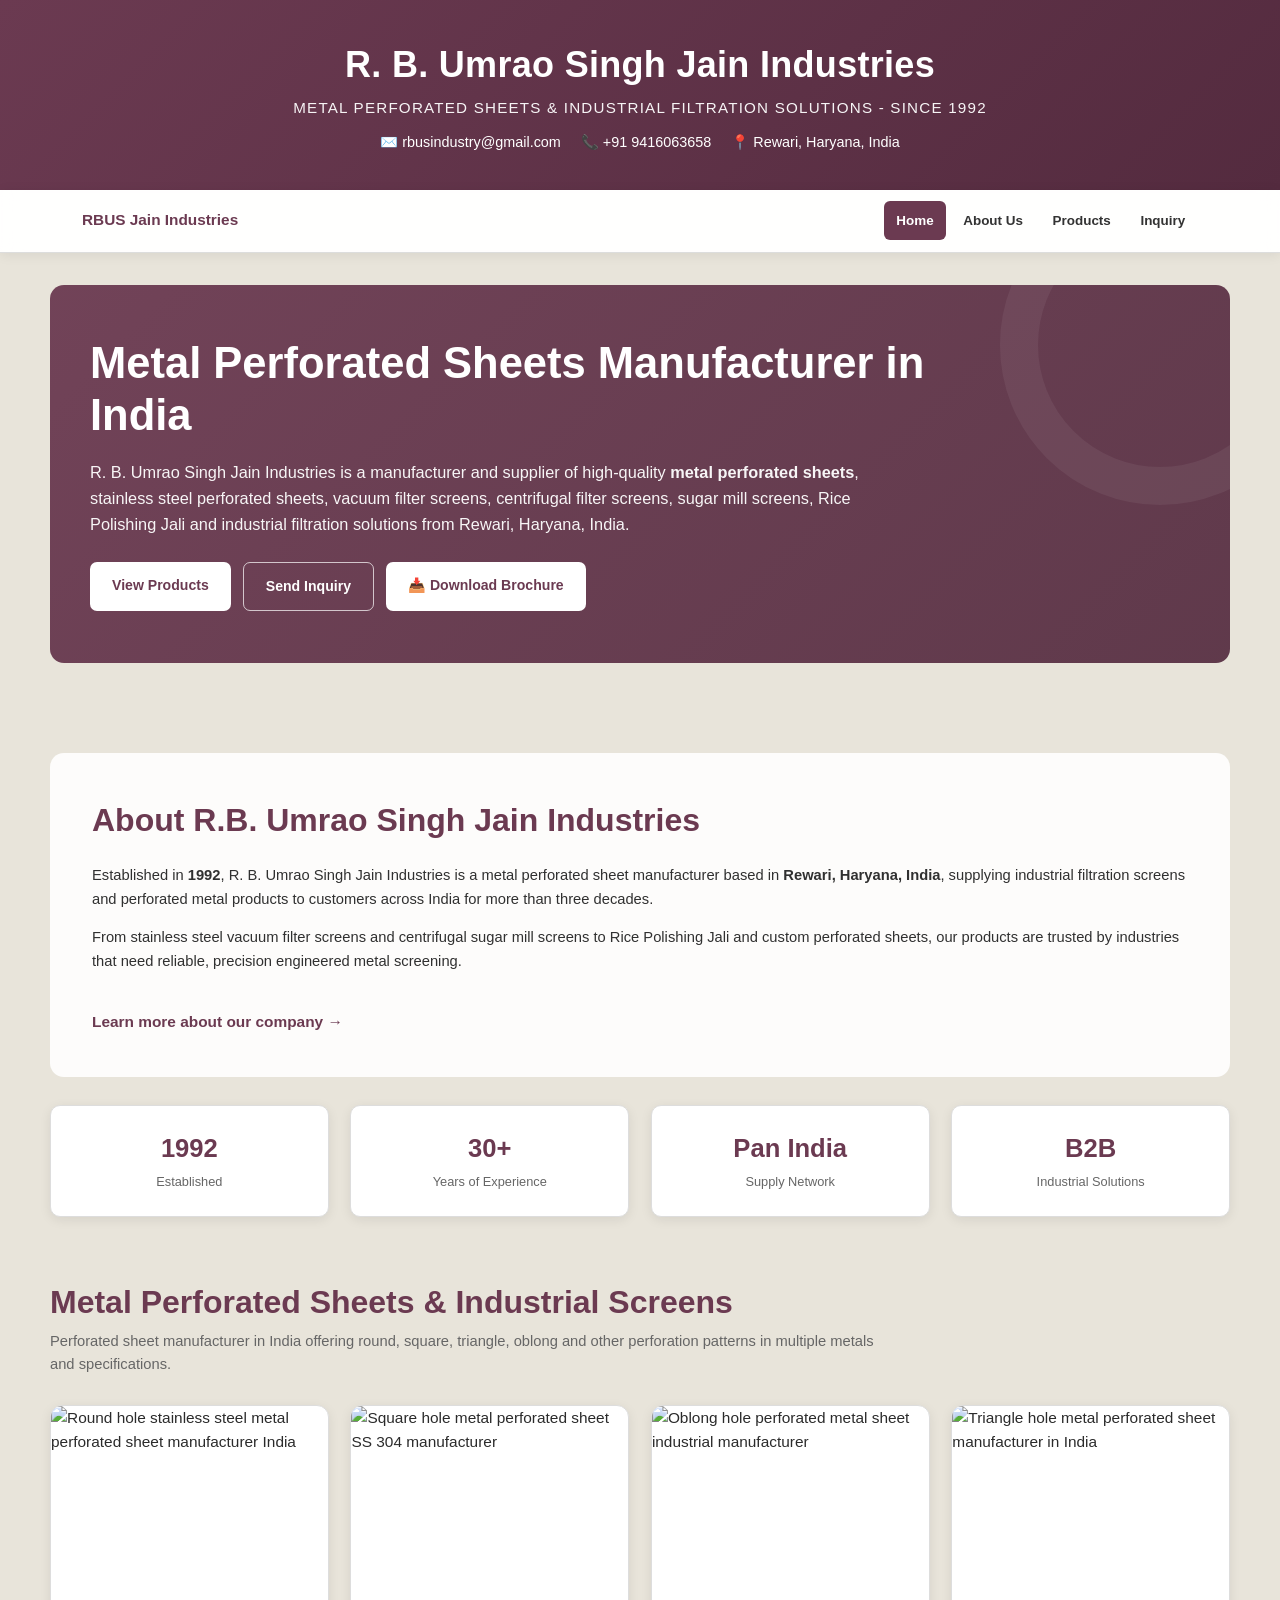
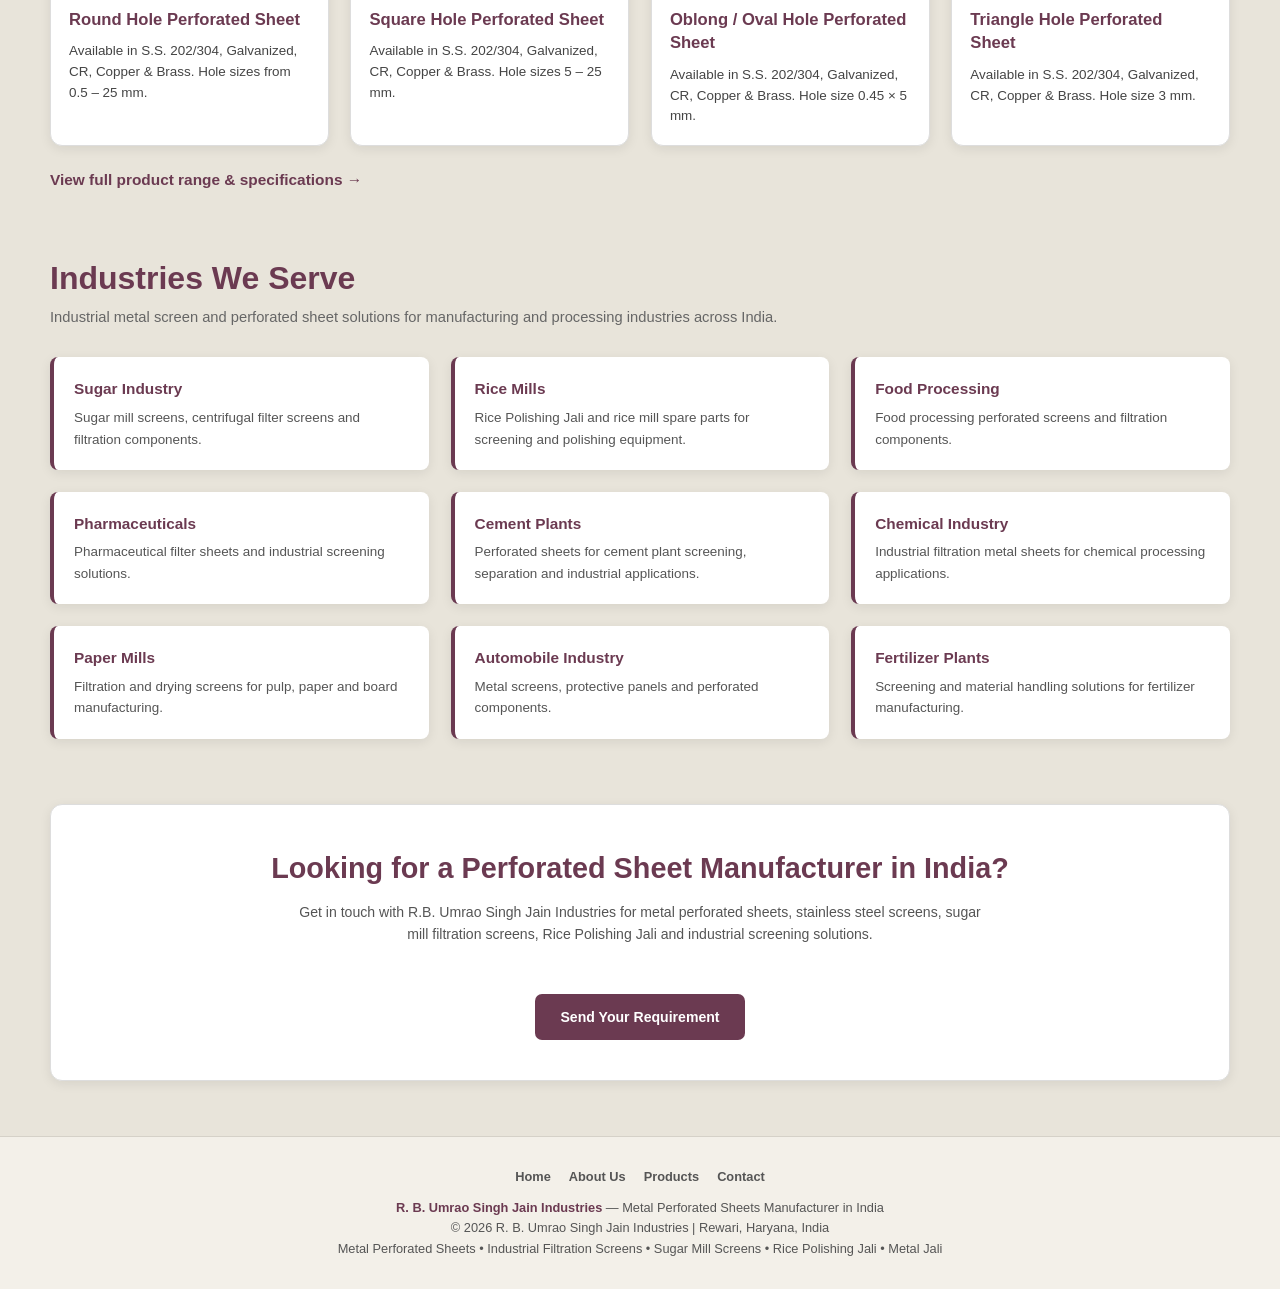
==== index.html @ 7d658838 "Update index.html" ====
<!DOCTYPE html>
<html lang="en-IN">
<head>

    <!-- =========================================================
         BASIC SEO
    ========================================================== -->

    <meta charset="UTF-8">

    <meta name="viewport"
          content="width=device-width, initial-scale=1.0">

    <meta name="google-site-verification"
          content="22DxuuHYlYP4qGSDyGrT2RkDHrZEl2cNhn9Q-6gt-cI">

    <title>
        Metal Perforated Sheets Manufacturer in India | R.B. Umrao Singh Jain Industries
    </title>

    <meta name="description"
          content="R.B. Umrao Singh Jain Industries is a leading manufacturer of metal perforated sheets, stainless steel perforated sheets, SS vacuum filter screens, centrifugal sugar mill screens, Rice Polishing Jali and industrial filtration screens in Rewari, Haryana, India.">

    <meta name="keywords"
          content="Metal Perforated Sheets,
          RB Umrao Singh Jain Industries,
          Perforated Sheets,
          sheet manufacturer in India,
          Perforated sheet manufacturer,
          Perforated sheet manufacturer in India,
          Perforated sheet manufacturer in Haryana,
          Perforated sheet manufacturer in Rewari,
          SS vacuum screen filter,
          centrifugal filter screen for sugar industries,
          Rice Polishing Jali,
          Jali,
          Metal Jali,
          supporting liner Dovex Type for centrifugal machine,
          stainless steel vacuum filter screen,
          stainless steel perforated sheet SS 304 SS 316,
          Carbon steel perforated sheet,
          Galvanized iron GI perforated sheet,
          Aluminum perforated sheet,
          Brass perforated metal sheet,
          Copper perforated sheet,
          Round hole perforated sheet,
          Square hole perforated sheet,
          Oblong hole perforated metal sheet,
          Oval hole perforated metal sheet,
          Sugar industry filtration screens,
          Rice mill spare parts jali,
          Food processing perforated screens,
          Pharmaceutical filter sheets,
          industrial filtration metal sheets,
          Perforated sheets for cement plant,
          Sugar mill screen suppliers in India,
          B2B perforated metal screen manufacturer,
          Industrial metal screen exporter India">

    <meta name="robots"
          content="index, follow, max-image-preview:large, max-snippet:-1, max-video-preview:-1">

    <meta name="author"
          content="R. B. Umrao Singh Jain Industries">

    <meta name="publisher"
          content="R. B. Umrao Singh Jain Industries">

    <meta name="language"
          content="English">

    <meta name="geo.region"
          content="IN-HR">

    <meta name="geo.placename"
          content="Rewari, Haryana, India">

    <meta name="geo.position"
          content="28.1990;76.6191">

    <meta name="ICBM"
          content="28.1990, 76.6191">


    <!-- =========================================================
         CANONICAL
    ========================================================== -->

    <link rel="canonical"
          href="https://rbusjainindustry.com/">


    <!-- =========================================================
         OPEN GRAPH
    ========================================================== -->

    <meta property="og:type"
          content="website">

    <meta property="og:title"
          content="Metal Perforated Sheets Manufacturer in India | R.B. Umrao Singh Jain Industries">

    <meta property="og:description"
          content="Manufacturer of stainless steel perforated sheets, SS vacuum filter screens, sugar mill screens, Rice Polishing Jali and industrial metal filtration products in Rewari, Haryana.">

    <meta property="og:url"
          content="https://rbusjainindustry.com/">

    <meta property="og:site_name"
          content="R. B. Umrao Singh Jain Industries">

    <meta property="og:locale"
          content="en_IN">

    <meta property="og:image"
          content="https://rbusjainindustry.com/images/Round%20PS.png">


    <!-- =========================================================
         TWITTER / X
    ========================================================== -->

    <meta name="twitter:card"
          content="summary_large_image">

    <meta name="twitter:title"
          content="Metal Perforated Sheets Manufacturer in India">

    <meta name="twitter:description"
          content="R.B. Umrao Singh Jain Industries manufactures metal perforated sheets, vacuum filter screens, sugar mill screens and industrial filtration products.">

    <meta name="twitter:image"
          content="https://rbusjainindustry.com/images/Round%20PS.png">


    <!-- =========================================================
         PERFORMANCE
    ========================================================== -->

    <link rel="preconnect"
          href="https://fonts.googleapis.com">

    <link rel="preconnect"
          href="https://fonts.gstatic.com"
          crossorigin>

    <link rel="stylesheet" href="style.css">


    <!-- =========================================================
         STRUCTURED DATA - ORGANIZATION / LOCAL BUSINESS
    ========================================================== -->

    <script type="application/ld+json">
    {
        "@context": "https://schema.org",
        "@type": "ManufacturingBusiness",
        "@id": "https://rbusjainindustry.com/#business",
        "name": "R. B. Umrao Singh Jain Industries",
        "alternateName": [
            "RB Umrao Singh Jain Industries",
            "R.B. Umrao Singh Jain Industries"
        ],
        "url": "https://rbusjainindustry.com/",
        "logo": "https://rbusjainindustry.com/images/Round%20PS.png",
        "image": "https://rbusjainindustry.com/images/Round%20PS.png",
        "description": "Manufacturer and supplier of metal perforated sheets, stainless steel perforated sheets, vacuum filter screens, centrifugal filter screens for sugar industries, Rice Polishing Jali, supporting liners and industrial filtration metal screens.",
        "telephone": "+91-9416063658",
        "email": "rbusindustry@gmail.com",
        "foundingDate": "1992",
        "priceRange": "$$",
        "address": {
            "@type": "PostalAddress",
            "streetAddress": "Uttam Nagar, Delhi Road",
            "addressLocality": "Rewari",
            "addressRegion": "Haryana",
            "postalCode": "123401",
            "addressCountry": "IN"
        },
        "areaServed": [
            {
                "@type": "Country",
                "name": "India"
            },
            {
                "@type": "State",
                "name": "Haryana"
            },
            {
                "@type": "AdministrativeArea",
                "name": "Delhi NCR"
            }
        ],
        "knowsAbout": [
            "Metal Perforated Sheets",
            "Stainless Steel Perforated Sheets",
            "SS 304 Perforated Sheets",
            "SS 316 Perforated Sheets",
            "Stainless Steel Vacuum Filter Screens",
            "Centrifugal Filter Screens",
            "Sugar Mill Screens",
            "Rice Polishing Jali",
            "Metal Jali",
            "Industrial Filtration Screens",
            "Round Hole Perforated Sheets",
            "Square Hole Perforated Sheets",
            "Oblong Hole Perforated Sheets",
            "Oval Hole Perforated Sheets",
            "Carbon Steel Perforated Sheets",
            "GI Perforated Sheets",
            "Aluminium Perforated Sheets",
            "Copper Perforated Sheets",
            "Brass Perforated Sheets"
        ],
        "contactPoint": {
            "@type": "ContactPoint",
            "telephone": "+91-9416063658",
            "contactType": "sales",
            "email": "rbusindustry@gmail.com",
            "areaServed": "IN",
            "availableLanguage": [
                "English",
                "Hindi"
            ]
        }
    }
    </script>


    <!-- =========================================================
         STRUCTURED DATA - WEBSITE
    ========================================================== -->

    <script type="application/ld+json">
    {
        "@context": "https://schema.org",
        "@type": "WebSite",
        "@id": "https://rbusjainindustry.com/#website",
        "url": "https://rbusjainindustry.com/",
        "name": "R. B. Umrao Singh Jain Industries",
        "description": "Metal perforated sheet manufacturer in India",
        "publisher": {
            "@id": "https://rbusjainindustry.com/#business"
        }
    }
    </script>


    <!-- =========================================================
         STRUCTURED DATA - BREADCRUMB
    ========================================================== -->

    <script type="application/ld+json">
    {
        "@context": "https://schema.org",
        "@type": "BreadcrumbList",
        "itemListElement": [
            {
                "@type": "ListItem",
                "position": 1,
                "name": "Home",
                "item": "https://rbusjainindustry.com/"
            }
        ]
    }
    </script>

</head>


<body>

    <!-- =========================================================
         ACCESSIBILITY
    ========================================================== -->

    <a href="#main-content" class="skip-link">
        Skip to main content
    </a>


    <!-- =========================================================
         HEADER
    ========================================================== -->

    <header class="site-header">

        <div class="header-inner">

            <h1>
                R. B. Umrao Singh Jain Industries
            </h1>

            <p class="tagline">
                METAL PERFORATED SHEETS &amp; INDUSTRIAL FILTRATION SOLUTIONS - SINCE 1992
            </p>

            <div class="header-contact">

                <a href="mailto:rbusindustry@gmail.com">
                    ✉️ rbusindustry@gmail.com
                </a>

                <a href="tel:+919416063658">
                    📞 +91 9416063658
                </a>

                <span>
                    📍 Rewari, Haryana, India
                </span>

            </div>

        </div>

    </header>


    <!-- =========================================================
         NAVIGATION
    ========================================================== -->

    <nav class="navbar"
         aria-label="Main Navigation">

        <div class="nav-container">

            <a href="index.html"
               class="nav-logo">
                RBUS Jain Industries
            </a>


            <button class="nav-toggle"
                    id="navToggle"
                    aria-label="Open navigation menu"
                    aria-expanded="false"
                    aria-controls="navMenu">

                <span></span>
                <span></span>
                <span></span>

            </button>


            <ul class="nav-menu"
                id="navMenu">

                <li>
                    <a href="index.html">
                        Home
                    </a>
                </li>

                <li>
                    <a href="about.html">
                        About Us
                    </a>
                </li>

                <li>
                    <a href="products.html">
                        Products
                    </a>
                </li>


                <li>
                    <a href="contact.html#inquiry">
                        Inquiry
                    </a>
                </li>


            </ul>

        </div>

    </nav>


    <!-- =========================================================
         MAIN CONTENT
    ========================================================== -->

    <main id="main-content">

        <div class="container">


            <!-- =====================================================
                 HERO
            ====================================================== -->

            <section class="hero"
                     aria-labelledby="hero-title">

                <div class="hero-content">

                    <h2 id="hero-title">
                        Metal Perforated Sheets Manufacturer in India
                    </h2>

                    <p>
                        R. B. Umrao Singh Jain Industries is a manufacturer
                        and supplier of high-quality
                        <strong>metal perforated sheets</strong>,
                        stainless steel perforated sheets,
                        vacuum filter screens,
                        centrifugal filter screens,
                        sugar mill screens,
                        Rice Polishing Jali and industrial filtration
                        solutions from Rewari, Haryana, India.
                    </p>

                    <div class="hero-buttons">

                        <a href="products.html"
                           class="hero-btn primary">
                            View Products
                        </a>

                        <a href="contact.html#inquiry"
                           class="hero-btn secondary">
                            Send Inquiry
                        </a>

                        <a class="hero-btn primary"
                           href="Company_Brochure.pdf"
                           download="R_B_Umrao_Singh_Jain_Industries_Brochure.pdf">

                            📥 Download Brochure

                        </a>

                    </div>

                </div>

            </section>


            <!-- =====================================================
                 ABOUT US (TEASER)
            ====================================================== -->

            <section class="section"
                     aria-labelledby="about-teaser-title">

                <div class="about-section">

                    <div class="about-content">

                        <h2 id="about-teaser-title">
                            About R.B. Umrao Singh Jain Industries
                        </h2>

                        <p>
                            Established in <strong>1992</strong>,
                            R. B. Umrao Singh Jain Industries is a
                            metal perforated sheet manufacturer based in
                            <strong>Rewari, Haryana, India</strong>,
                            supplying industrial filtration screens and
                            perforated metal products to customers
                            across India for more than three decades.
                        </p>

                        <p>
                            From stainless steel vacuum filter screens
                            and centrifugal sugar mill screens to
                            Rice Polishing Jali and custom perforated
                            sheets, our products are trusted by
                            industries that need reliable, precision
                            engineered metal screening.
                        </p>

                        <a class="teaser-more"
                           href="about.html">
                            Learn more about our company →
                        </a>

                    </div>

                </div>


                <!-- Company Stats -->

                <div class="stats-grid">

                    <div class="stat-card">
                        <span class="stat-number">
                            1992
                        </span>

                        <span class="stat-label">
                            Established
                        </span>
                    </div>

                    <div class="stat-card">
                        <span class="stat-number">
                            30+
                        </span>

                        <span class="stat-label">
                            Years of Experience
                        </span>
                    </div>

                    <div class="stat-card">
                        <span class="stat-number">
                            Pan India
                        </span>

                        <span class="stat-label">
                            Supply Network
                        </span>
                    </div>

                    <div class="stat-card">
                        <span class="stat-number">
                            B2B
                        </span>

                        <span class="stat-label">
                            Industrial Solutions
                        </span>
                    </div>

                </div>

            </section>


            <!-- =====================================================
                 PRODUCTS (TEASER)
            ====================================================== -->

            <section class="section"
                     aria-labelledby="products-teaser-title">

                <div class="section-heading">

                    <h2 id="products-teaser-title">
                        Metal Perforated Sheets &amp; Industrial Screens
                    </h2>

                    <p>
                        Perforated sheet manufacturer in India offering
                        round, square, triangle, oblong and other
                        perforation patterns in multiple metals and
                        specifications.
                    </p>

                </div>


                <div class="product-grid">


                    <!-- ROUND -->

                    <article class="product-card">

                        <img src="images/Round PS.png"
                             alt="Round hole stainless steel metal perforated sheet manufacturer India"
                             loading="lazy"
                             width="600"
                             height="400">

                        <div class="product-info">

                            <h3 class="product-title">
                                Round Hole Perforated Sheet
                            </h3>

                            <div class="product-desc">
                                Available in S.S. 202/304, Galvanized,
                                CR, Copper &amp; Brass. Hole sizes from
                                0.5 – 25 mm.
                            </div>

                        </div>

                    </article>


                    <!-- SQUARE -->

                    <article class="product-card">

                        <img src="images/Square PS.png"
                             alt="Square hole metal perforated sheet SS 304 manufacturer"
                             loading="lazy"
                             width="600"
                             height="400">

                        <div class="product-info">

                            <h3 class="product-title">
                                Square Hole Perforated Sheet
                            </h3>

                            <div class="product-desc">
                                Available in S.S. 202/304, Galvanized,
                                CR, Copper &amp; Brass. Hole sizes
                                5 – 25 mm.
                            </div>

                        </div>

                    </article>


                    <!-- OBLONG -->

                    <article class="product-card">

                        <img src="images/Oblong PSS.jpg"
                             alt="Oblong hole perforated metal sheet industrial manufacturer"
                             loading="lazy"
                             width="600"
                             height="400">

                        <div class="product-info">

                            <h3 class="product-title">
                                Oblong / Oval Hole Perforated Sheet
                            </h3>

                            <div class="product-desc">
                                Available in S.S. 202/304, Galvanized,
                                CR, Copper &amp; Brass. Hole size
                                0.45 × 5 mm.
                            </div>

                        </div>

                    </article>


                    <!-- TRIANGLE -->

                    <article class="product-card">

                        <img src="images/Triangle PS.png"
                             alt="Triangle hole metal perforated sheet manufacturer in India"
                             loading="lazy"
                             width="600"
                             height="400">

                        <div class="product-info">

                            <h3 class="product-title">
                                Triangle Hole Perforated Sheet
                            </h3>

                            <div class="product-desc">
                                Available in S.S. 202/304, Galvanized,
                                CR, Copper &amp; Brass. Hole size 3 mm.
                            </div>

                        </div>

                    </article>

                </div>

                <a class="teaser-more"
                   href="products.html">
                    View full product range &amp; specifications →
                </a>

            </section>


            <!-- =====================================================
                 INDUSTRIES
            ====================================================== -->

            <section id="industries"
                     class="section"
                     aria-labelledby="industries-title">

                <div class="section-heading">

                    <h2 id="industries-title">
                        Industries We Serve
                    </h2>

                    <p>
                        Industrial metal screen and perforated sheet
                        solutions for manufacturing and processing
                        industries across India.
                    </p>

                </div>


                <div class="industry-grid">

                    <article class="industry-card">

                        <h3>
                            Sugar Industry
                        </h3>

                        <p>
                            Sugar mill screens, centrifugal filter screens
                            and filtration components.
                        </p>

                    </article>


                    <article class="industry-card">

                        <h3>
                            Rice Mills
                        </h3>

                        <p>
                            Rice Polishing Jali and rice mill spare parts
                            for screening and polishing equipment.
                        </p>

                    </article>


                    <article class="industry-card">

                        <h3>
                            Food Processing
                        </h3>

                        <p>
                            Food processing perforated screens and
                            filtration components.
                        </p>

                    </article>


                    <article class="industry-card">

                        <h3>
                            Pharmaceuticals
                        </h3>

                        <p>
                            Pharmaceutical filter sheets and industrial
                            screening solutions.
                        </p>

                    </article>


                    <article class="industry-card">

                        <h3>
                            Cement Plants
                        </h3>

                        <p>
                            Perforated sheets for cement plant screening,
                            separation and industrial applications.
                        </p>

                    </article>


                    <article class="industry-card">

                        <h3>
                            Chemical Industry
                        </h3>

                        <p>
                            Industrial filtration metal sheets for
                            chemical processing applications.
                        </p>

                    </article>


                    <article class="industry-card">

                        <h3>
                            Paper Mills
                        </h3>

                        <p>
                            Filtration and drying screens for pulp,
                            paper and board manufacturing.
                        </p>

                    </article>


                    <article class="industry-card">

                        <h3>
                            Automobile Industry
                        </h3>

                        <p>
                            Metal screens, protective panels and
                            perforated components.
                        </p>

                    </article>


                    <article class="industry-card">

                        <h3>
                            Fertilizer Plants
                        </h3>

                        <p>
                            Screening and material handling solutions
                            for fertilizer manufacturing.
                        </p>

                    </article>

                </div>

            </section>


            <!-- =====================================================
                 FINAL CTA
            ====================================================== -->

            <section class="cta"
                     aria-labelledby="cta-title">

                <h2 id="cta-title">
                    Looking for a Perforated Sheet Manufacturer in India?
                </h2>

                <p>
                    Get in touch with R.B. Umrao Singh Jain Industries
                    for metal perforated sheets, stainless steel screens,
                    sugar mill filtration screens, Rice Polishing Jali
                    and industrial screening solutions.
                </p>

                <a href="contact.html#inquiry"
                   class="btn-download">

                    Send Your Requirement

                </a>

            </section>

        </div>

    </main>


    <!-- =========================================================
         FOOTER
    ========================================================== -->

    <footer>

        <div class="footer-links">
            <a href="index.html">Home</a>
            <a href="about.html">About Us</a>
            <a href="products.html">Products</a>
            <a href="contact.html">Contact</a>
        </div>

        <p>
            <strong>
                R. B. Umrao Singh Jain Industries
            </strong>
            — Metal Perforated Sheets Manufacturer in India
        </p>

        <p>
            © <span id="currentYear">2026</span>
            R. B. Umrao Singh Jain Industries |
            Rewari, Haryana, India
        </p>

        <p>
            Metal Perforated Sheets • Industrial Filtration Screens •
            Sugar Mill Screens • Rice Polishing Jali • Metal Jali
        </p>

    </footer>


    <!-- =========================================================
         JAVASCRIPT
    ========================================================== -->

    <script src="script.js"></script>

</body>
</html>
---- style.css ----
/* =====================================================
           RESET
        ====================================================== */

        *,
        *::before,
        *::after {
            box-sizing: border-box;
            margin: 0;
            padding: 0;
        }


        /* =====================================================
           ROOT
        ====================================================== */

        :root {
            --burgundy: #6b3a51;
            --burgundy-dark: #542b3f;
            --burgundy-light: #805269;

            --cream: #e8e4da;
            --white: #ffffff;
            --black: #161616;
            --text: #2b2b2b;
            --muted: #666666;

            --border: #dddddd;

            --shadow-small: 0 3px 12px rgba(0,0,0,0.08);
            --shadow-medium: 0 8px 25px rgba(0,0,0,0.12);

            --container: 1180px;
        }


        /* =====================================================
           HTML / BODY
        ====================================================== */

        html {
            scroll-behavior: smooth;
            scroll-padding-top: 85px;
        }

        body {
            font-family:
                "Segoe UI",
                Arial,
                Helvetica,
                sans-serif;

            background: var(--cream);
            color: var(--text);

            line-height: 1.7;

            overflow-x: hidden;
        }

        img {
            max-width: 100%;
        }

        a {
            color: inherit;
        }

        button,
        input,
        textarea {
            font: inherit;
        }


        /* =====================================================
           ACCESSIBILITY
        ====================================================== */

        .skip-link {
            position: fixed;
            left: 15px;
            top: -100px;

            background: var(--burgundy);
            color: white;

            padding: 10px 18px;

            border-radius: 0 0 6px 6px;

            z-index: 9999;

            text-decoration: none;
        }

        .skip-link:focus {
            top: 0;
        }


        /* =====================================================
           HEADER
        ====================================================== */

        .site-header {
            background:
                linear-gradient(
                    135deg,
                    var(--burgundy),
                    var(--burgundy-dark)
                );

            color: white;

            padding: 62px 20px 50px;

            text-align: center;
        }

        .header-inner {
            max-width: var(--container);
            margin: auto;
        }

        .site-header h1 {
            font-size: clamp(1.65rem, 4vw, 2.8rem);

            line-height: 1.2;

            font-weight: 800;

            letter-spacing: 0.3px;

            margin-bottom: 14px;
        }

        .site-header .tagline {
            font-size: clamp(0.85rem, 2vw, 1.05rem);

            letter-spacing: 1.5px;

            opacity: 0.95;

            margin-bottom: 12px;
        }

        .header-contact {
            display: flex;

            justify-content: center;

            align-items: center;

            flex-wrap: wrap;

            gap: 8px 22px;

            font-size: 0.95rem;
        }

        .header-contact a {
            text-decoration: none;
        }

        .header-contact a:hover {
            text-decoration: underline;
        }


        /* =====================================================
           NAVIGATION
        ====================================================== */

        .navbar {
            position: sticky;
            top: 0;

            z-index: 1000;

            background: rgba(255,255,255,0.97);

            border-bottom: 1px solid var(--border);

            box-shadow: 0 2px 12px rgba(0,0,0,0.07);

            backdrop-filter: blur(10px);
        }

        .nav-container {
            max-width: var(--container);

            margin: auto;

            min-height: 64px;

            display: flex;

            align-items: center;

            justify-content: space-between;

            padding: 0 20px;
        }

        .nav-logo {
            color: var(--burgundy);

            font-size: 1rem;

            font-weight: 800;

            text-decoration: none;

            white-space: nowrap;
        }

        .nav-menu {
            display: flex;

            align-items: center;

            gap: 4px;

            list-style: none;
        }

        .nav-menu a {
            display: block;

            padding: 9px 13px;

            color: #333;

            text-decoration: none;

            font-size: 0.91rem;

            font-weight: 600;

            border-radius: 6px;

            transition:
                background 0.2s ease,
                color 0.2s ease;
        }

        .nav-menu a:hover,
        .nav-menu a.active {
            color: white;

            background: var(--burgundy);
        }

        .nav-toggle {
            display: none;

            width: 42px;
            height: 40px;

            border: none;

            background: transparent;

            cursor: pointer;

            flex-direction: column;

            align-items: center;

            justify-content: center;

            gap: 5px;
        }

        .nav-toggle span {
            display: block;

            width: 25px;
            height: 2px;

            background: var(--burgundy);

            transition: 0.25s ease;
        }


        /* =====================================================
           CONTAINER
        ====================================================== */

        .container {
            width: min(
                calc(100% - 32px),
                var(--container)
            );

            margin: 0 auto;
        }


        /* =====================================================
           HERO
        ====================================================== */

        .hero {
            margin-top: 32px;

            padding: 55px 40px;

            border-radius: 14px;

            background:
                linear-gradient(
                    135deg,
                    rgba(107,58,81,0.95),
                    rgba(84,43,63,0.92)
                );

            color: white;

            position: relative;

            overflow: hidden;
        }

        .hero::after {
            content: "";

            position: absolute;

            width: 320px;
            height: 320px;

            border: 40px solid rgba(255,255,255,0.06);

            border-radius: 50%;

            right: -90px;
            top: -100px;
        }

        .hero-content {
            position: relative;

            z-index: 2;

            max-width: 850px;
        }

        .hero h2 {
            font-size: clamp(1.8rem, 4vw, 3rem);

            line-height: 1.2;

            margin-bottom: 18px;
        }

        .hero p {
            font-size: 1.05rem;

            max-width: 820px;

            opacity: 0.95;

            margin-bottom: 25px;
        }

        .hero-buttons {
            display: flex;

            gap: 12px;

            flex-wrap: wrap;
        }

        .hero-btn {
            display: inline-block;

            padding: 12px 22px;

            border-radius: 7px;

            text-decoration: none;

            font-weight: 700;

            transition: 0.2s ease;
        }

        .hero-btn.primary {
            background: white;

            color: var(--burgundy);
        }

        .hero-btn.secondary {
            border: 1px solid rgba(255,255,255,0.7);

            color: white;
        }

        .hero-btn:hover {
            transform: translateY(-2px);
        }


        /* =====================================================
           SECTIONS
        ====================================================== */

        section {
            scroll-margin-top: 85px;
        }

        .section {
            padding: 55px 0 10px;
        }

        .section-heading {
            margin-bottom: 25px;
        }

        .section-heading h2 {
            color: var(--burgundy);

            font-size: clamp(1.55rem, 3vw, 2.1rem);

            line-height: 1.25;

            margin-bottom: 8px;
        }

        .section-heading p {
            color: var(--muted);

            max-width: 850px;
        }


        /* =====================================================
           ABOUT
        ====================================================== */

        .about-section {
            position: relative;

            margin-top: 35px;

            border-radius: 14px;

            overflow: hidden;

            background-image: url("about_bg.JPG");

            background-size: cover;

            background-position: center;
        }

        .about-section::before {
            content: "";

            position: absolute;

            inset: 0;

            background: rgba(255,255,255,0.9);
        }

        .about-content {
            position: relative;

            z-index: 2;

            padding: 42px;
        }

        .about-content h2 {
            color: var(--burgundy);

            font-size: 2rem;

            margin-bottom: 18px;
        }

        .about-content p {
            color: #303030;

            margin-bottom: 15px;
        }


        /* =====================================================
           STATS
        ====================================================== */

        .stats-grid {
            display: grid;

            grid-template-columns:
                repeat(4, 1fr);

            gap: 16px;

            margin-top: 25px;
        }

        .stat-card {
            background: white;

            padding: 22px;

            text-align: center;

            border-radius: 10px;

            border: 1px solid var(--border);

            box-shadow: var(--shadow-small);
        }

        .stat-number {
            display: block;

            color: var(--burgundy);

            font-size: 1.7rem;

            font-weight: 800;
        }

        .stat-label {
            font-size: 0.9rem;

            color: var(--muted);
        }


        /* =====================================================
           BUTTON
        ====================================================== */

        .btn-download {
            display: inline-block;

            margin-top: 28px;

            background: var(--burgundy);

            color: white;

            padding: 12px 25px;

            border-radius: 7px;

            font-weight: 700;

            text-decoration: none;

            transition: 0.2s ease;
        }

        .btn-download:hover {
            background: var(--burgundy-dark);

            transform: translateY(-2px);
        }


        /* =====================================================
           PRODUCTS
        ====================================================== */

        .product-grid {
            display: grid;

            grid-template-columns:
                repeat(4, 1fr);

            gap: 22px;

            margin-top: 25px;
        }

        .product-card {
            background: white;

            border: 1px solid var(--border);

            border-radius: 12px;

            overflow: hidden;

            box-shadow: var(--shadow-small);

            transition:
                transform 0.25s ease,
                box-shadow 0.25s ease;
        }

        .product-card:hover {
            transform: translateY(-5px);

            box-shadow: var(--shadow-medium);
        }

        .product-card img {
            width: 100%;

            height: 215px;

            object-fit: cover;

            display: block;
        }

        .product-info {
            padding: 18px;
        }

        .product-title {
            color: var(--burgundy);

            font-size: 1.05rem;

            font-weight: 800;

            line-height: 1.4;

            margin-bottom: 10px;
        }

        .product-desc {
            font-size: 0.91rem;

            color: #444;

            line-height: 1.65;
        }

        .product-desc strong {
            color: #222;
        }


        /* =====================================================
           PRODUCT SEO LIST
        ====================================================== */

        .material-section {
            margin-top: 28px;

            padding: 28px;

            background: white;

            border-radius: 12px;

            border: 1px solid var(--border);
        }

        .material-section h3 {
            color: var(--burgundy);

            margin-bottom: 14px;
        }

        .material-list {
            display: grid;

            grid-template-columns:
                repeat(2, 1fr);

            gap: 9px 30px;

            padding-left: 20px;
        }


        /* =====================================================
           APPLICATIONS
        ====================================================== */

        .applications-grid {
            display: grid;

            grid-template-columns:
                1.5fr 1fr;

            gap: 35px;

            align-items: start;
        }

        .applications-grid p {
            margin-bottom: 12px;
        }

        .applications-grid ul {
            padding-left: 22px;
        }

        .applications-grid li {
            margin-bottom: 7px;

            font-size: 0.96rem;
        }

        .applications-grid img {
            width: 100%;

            border-radius: 12px;

            box-shadow: var(--shadow-medium);
        }


        /* =====================================================
           INDUSTRY GRID
        ====================================================== */

        .industry-grid {
            display: grid;

            grid-template-columns:
                repeat(3, 1fr);

            gap: 16px;

            margin-top: 28px;
        }

        .industry-card {
            background: white;

            padding: 20px;

            border-left: 4px solid var(--burgundy);

            border-radius: 8px;

            box-shadow: var(--shadow-small);
        }

        .industry-card h3 {
            color: var(--burgundy);

            font-size: 1rem;

            margin-bottom: 5px;
        }

        .industry-card p {
            color: #555;

            font-size: 0.9rem;
        }


        /* =====================================================
           PACKAGING
        ====================================================== */

        .packaging-content {
            background: white;

            padding: 28px;

            border-radius: 12px;

            border: 1px solid var(--border);
        }

        .packaging-grid {
            display: grid;

            grid-template-columns:
                repeat(3, 1fr);

            gap: 20px;

            margin-top: 25px;
        }

        .packaging-grid figure {
            margin: 0;

            text-align: center;
        }

        .packaging-grid img {
            width: 100%;

            height: 220px;

            object-fit: cover;

            border-radius: 9px;
        }

        .packaging-grid figcaption {
            margin-top: 8px;

            color: #555;

            font-size: 0.9rem;

            font-weight: 600;
        }


        /* =====================================================
           WHY US
        ====================================================== */

        .why-grid {
            display: grid;

            grid-template-columns:
                repeat(3, 1fr);

            gap: 20px;

            margin-top: 25px;
        }

        .why-card {
            background: white;

            padding: 25px;

            border-radius: 10px;

            border: 1px solid var(--border);

            box-shadow: var(--shadow-small);
        }

        .why-card h3 {
            color: var(--burgundy);

            margin-bottom: 8px;

            font-size: 1.05rem;
        }

        .why-card p {
            color: #555;

            font-size: 0.92rem;
        }


        /* =====================================================
           INQUIRY
        ====================================================== */

        .form-wrapper {
            height: 700px;

            overflow: hidden;

            border: 1px solid #ccc;

            border-radius: 10px;

            background: white;

            box-shadow: var(--shadow-small);
        }

        .form-wrapper iframe {
            width: 100%;

            height: 100%;

            border: none;

            display: block;
        }


        /* =====================================================
           CONTACT
        ====================================================== */

        .contact-box {
            margin-top: 25px;

            background:
                linear-gradient(
                    135deg,
                    var(--burgundy),
                    var(--burgundy-dark)
                );

            color: white;

            padding: 30px;

            border-radius: 12px;

            display: grid;

            grid-template-columns:
                repeat(3, 1fr);

            gap: 20px;
        }

        .contact-item strong {
            display: block;

            margin-bottom: 4px;

            font-size: 0.88rem;

            opacity: 0.8;
        }

        .contact-item a {
            text-decoration: none;
        }

        .contact-item a:hover {
            text-decoration: underline;
        }


        /* =====================================================
           CTA
        ====================================================== */

        .cta {
            margin: 55px 0 20px;

            padding: 40px;

            text-align: center;

            border-radius: 12px;

            background: white;

            border: 1px solid var(--border);

            box-shadow: var(--shadow-small);
        }

        .cta h2 {
            color: var(--burgundy);

            margin-bottom: 10px;
        }

        .cta p {
            max-width: 700px;

            margin: 0 auto 20px;

            color: #555;
        }


        /* =====================================================
           FOOTER
        ====================================================== */

        footer {
            margin-top: 55px;

            padding: 30px 20px;

            text-align: center;

            background: #f3f0e9;

            color: #555;

            font-size: 0.88rem;

            border-top: 1px solid #d5d1c8;
        }

        footer strong {
            color: var(--burgundy);
        }


        /* =====================================================
           RESPONSIVE - TABLET
        ====================================================== */

        @media (max-width: 1000px) {

            .product-grid {
                grid-template-columns:
                    repeat(2, 1fr);
            }

            .stats-grid {
                grid-template-columns:
                    repeat(2, 1fr);
            }

            .industry-grid {
                grid-template-columns:
                    repeat(2, 1fr);
            }

            .why-grid {
                grid-template-columns:
                    repeat(2, 1fr);
            }

            .contact-box {
                grid-template-columns:
                    1fr 1fr;
            }

        }


        /* =====================================================
           RESPONSIVE - MOBILE NAV
        ====================================================== */

        @media (max-width: 780px) {

            .nav-container {
                min-height: 58px;
            }

            .nav-toggle {
                display: flex;
            }

            .nav-menu {
                position: absolute;

                top: 58px;

                left: 0;

                width: 100%;

                background: white;

                border-top: 1px solid var(--border);

                box-shadow: 0 8px 18px rgba(0,0,0,0.10);

                flex-direction: column;

                align-items: stretch;

                gap: 0;

                padding: 8px 15px;

                display: none;
            }

            .nav-menu.open {
                display: flex;
            }

            .nav-menu a {
                padding: 12px 14px;

                border-bottom: 1px solid #eeeeee;

                border-radius: 0;
            }

            .nav-menu a:last-child {
                border-bottom: none;
            }

            .nav-toggle.active span:nth-child(1) {
                transform:
                    translateY(7px)
                    rotate(45deg);
            }

            .nav-toggle.active span:nth-child(2) {
                opacity: 0;
            }

            .nav-toggle.active span:nth-child(3) {
                transform:
                    translateY(-7px)
                    rotate(-45deg);
            }

            .hero {
                padding: 38px 25px;
            }

            .applications-grid {
                grid-template-columns: 1fr;
            }

            .applications-grid img {
                order: -1;
            }

            .packaging-grid {
                grid-template-columns: 1fr;
            }

        }


        /* =====================================================
           RESPONSIVE - SMALL MOBILE
        ====================================================== */

        @media (max-width: 600px) {

            .site-header {
                padding: 42px 16px 35px;
            }

            .header-contact {
                flex-direction: column;

                gap: 5px;
            }

            .container {
                width:
                    calc(100% - 24px);
            }

            .hero {
                margin-top: 20px;

                padding: 32px 20px;
            }

            .hero h2 {
                font-size: 1.75rem;
            }

            .hero p {
                font-size: 0.94rem;
            }

            .hero-buttons {
                flex-direction: column;

                align-items: stretch;
            }

            .hero-btn {
                text-align: center;
            }

            .section {
                padding-top: 40px;
            }

            .about-content {
                padding: 27px 20px;
            }

            .about-content h2 {
                font-size: 1.55rem;
            }

            .stats-grid,
            .product-grid,
            .industry-grid,
            .why-grid,
            .contact-box {
                grid-template-columns: 1fr;
            }

            .material-list {
                grid-template-columns: 1fr;
            }

            .product-card img {
                height: auto;
                aspect-ratio: 4 / 3;
            }

            .form-wrapper {
                height: 650px;
            }

            .cta {
                padding: 30px 20px;
            }

        }



        /* =====================================================
           FLUID / RESPONSIVE SIZING
           Keeps the existing design and colors, but makes
           spacing, typography and component sizes scale smoothly.
        ====================================================== */

        :root {
            --container: 1180px;
            --page-gutter: clamp(12px, 2.5vw, 32px);
            --section-space: clamp(32px, 5vw, 55px);
            --card-padding: clamp(16px, 2.2vw, 25px);
        }

        body {
            font-size: clamp(0.88rem, 0.18vw + 0.82rem, 1rem);
            line-height: 1.6;
        }

        .site-header {
            padding:
                clamp(28px, 4vw, 44px)
                var(--page-gutter)
                clamp(22px, 3vw, 36px);
        }

        .site-header h1 {
            font-size: clamp(1.3rem, 3vw, 2.25rem);
            line-height: 1.15;
            margin-bottom: clamp(8px, 1.2vw, 12px);
        }

        .site-header .tagline {
            font-size: clamp(0.68rem, 1.35vw, 0.95rem);
            line-height: 1.4;
            letter-spacing: clamp(0.4px, 0.12vw, 1.2px);
            margin-bottom: clamp(8px, 1vw, 12px);
        }

        .header-contact {
            gap: clamp(4px, 0.7vw, 8px) clamp(10px, 1.8vw, 20px);
            font-size: clamp(0.72rem, 1.2vw, 0.9rem);
        }

        .nav-container {
            min-height: clamp(50px, 5vw, 62px);
            padding: 0 var(--page-gutter);
        }

        .nav-logo {
            font-size: clamp(0.78rem, 1.2vw, 0.98rem);
        }

        .nav-menu {
            gap: clamp(1px, 0.35vw, 4px);
        }

        .nav-menu a {
            padding: clamp(7px, 0.8vw, 9px) clamp(8px, 1vw, 13px);
            font-size: clamp(0.72rem, 1.05vw, 0.9rem);
        }

        .container {
            width: min(
                calc(100% - clamp(20px, 4vw, 64px)),
                var(--container)
            );
        }

        .hero {
            margin-top: clamp(18px, 2.5vw, 32px);
            padding:
                clamp(30px, 4.5vw, 52px)
                clamp(20px, 4vw, 40px);
            border-radius: clamp(10px, 1.1vw, 14px);
        }

        .hero::after {
            width: clamp(180px, 25vw, 320px);
            height: clamp(180px, 25vw, 320px);
            border-width: clamp(20px, 3vw, 40px);
            right: clamp(-90px, -7vw, -45px);
            top: clamp(-100px, -8vw, -45px);
        }

        .hero h2 {
            font-size: clamp(1.45rem, 3.4vw, 2.8rem);
            margin-bottom: clamp(12px, 1.5vw, 18px);
        }

        .hero p {
            font-size: clamp(0.86rem, 1.35vw, 1.02rem);
            margin-bottom: clamp(18px, 2vw, 25px);
        }

        .hero-buttons {
            gap: clamp(8px, 1vw, 12px);
        }

        .hero-btn {
            padding:
                clamp(9px, 1vw, 12px)
                clamp(15px, 1.8vw, 22px);
            font-size: clamp(0.8rem, 1.1vw, 0.95rem);
        }

        section {
            scroll-margin-top: clamp(60px, 7vw, 85px);
        }

        .section {
            padding: var(--section-space) 0 clamp(6px, 1vw, 10px);
        }

        .section-heading {
            margin-bottom: clamp(18px, 2.2vw, 25px);
        }

        .section-heading h2 {
            font-size: clamp(1.25rem, 2.5vw, 2.05rem);
        }

        .section-heading p {
            font-size: clamp(0.84rem, 1.15vw, 0.98rem);
        }

        .about-section {
            margin-top: clamp(20px, 3vw, 35px);
            border-radius: clamp(10px, 1.1vw, 14px);
        }

        .about-content {
            padding: clamp(22px, 3.5vw, 42px);
        }

        .about-content h2 {
            font-size: clamp(1.3rem, 2.5vw, 2rem);
            margin-bottom: clamp(12px, 1.5vw, 18px);
        }

        .about-content p {
            font-size: clamp(0.84rem, 1.15vw, 0.98rem);
            margin-bottom: clamp(10px, 1.2vw, 15px);
        }

        .stats-grid,
        .product-grid,
        .industry-grid,
        .packaging-grid,
        .why-grid {
            gap: clamp(10px, 1.7vw, 22px);
            margin-top: clamp(18px, 2.2vw, 28px);
        }

        .stat-card {
            padding: clamp(14px, 1.8vw, 22px);
            border-radius: clamp(8px, 0.9vw, 10px);
        }

        .stat-number {
            font-size: clamp(1.25rem, 2vw, 1.7rem);
        }

        .stat-label {
            font-size: clamp(0.75rem, 1vw, 0.9rem);
        }

        .btn-download {
            margin-top: clamp(18px, 2.2vw, 28px);
            padding:
                clamp(9px, 1vw, 12px)
                clamp(16px, 2vw, 25px);
            font-size: clamp(0.8rem, 1.1vw, 0.95rem);
        }

        .product-card {
            border-radius: clamp(9px, 1vw, 12px);
        }

        .product-card img {
            height: auto;
            aspect-ratio: 3 / 2;
            object-fit: cover;
        }

        .product-info {
            padding: clamp(14px, 1.6vw, 18px);
        }

        .product-title {
            font-size: clamp(0.9rem, 1.3vw, 1.05rem);
            margin-bottom: clamp(7px, 0.9vw, 10px);
        }

        .product-desc {
            font-size: clamp(0.78rem, 1.05vw, 0.91rem);
            line-height: 1.55;
        }

        .material-section,
        .packaging-content {
            margin-top: clamp(18px, 2.4vw, 28px);
            padding: clamp(18px, 2.5vw, 28px);
            border-radius: clamp(9px, 1vw, 12px);
        }

        .material-section h3 {
            font-size: clamp(1rem, 1.4vw, 1.2rem);
        }

        .material-list {
            gap: clamp(7px, 0.8vw, 9px) clamp(18px, 2.5vw, 30px);
            padding-left: clamp(16px, 1.7vw, 20px);
            font-size: clamp(0.8rem, 1.1vw, 0.95rem);
        }

        .applications-grid {
            gap: clamp(20px, 3vw, 35px);
        }

        .applications-grid p,
        .applications-grid li {
            font-size: clamp(0.82rem, 1.12vw, 0.96rem);
        }

        .applications-grid ul {
            padding-left: clamp(18px, 2vw, 22px);
        }

        .applications-grid li {
            margin-bottom: clamp(5px, 0.7vw, 7px);
        }

        .industry-card {
            padding: clamp(15px, 1.8vw, 20px);
        }

        .industry-card h3 {
            font-size: clamp(0.88rem, 1.2vw, 1rem);
        }

        .industry-card p {
            font-size: clamp(0.78rem, 1.05vw, 0.9rem);
        }

        .packaging-grid img {
            height: auto;
            aspect-ratio: 3 / 2;
        }

        .packaging-grid figcaption {
            font-size: clamp(0.78rem, 1.05vw, 0.9rem);
        }

        .why-card {
            padding: clamp(17px, 2vw, 25px);
        }

        .why-card h3 {
            font-size: clamp(0.9rem, 1.25vw, 1.05rem);
        }

        .why-card p {
            font-size: clamp(0.8rem, 1.05vw, 0.92rem);
        }

        .form-wrapper {
            height: clamp(520px, 58vw, 700px);
        }

        .contact-box {
            padding: clamp(20px, 2.5vw, 30px);
            gap: clamp(14px, 2vw, 20px);
        }

        .contact-item {
            font-size: clamp(0.8rem, 1.1vw, 0.95rem);
        }

        .contact-item strong {
            font-size: clamp(0.75rem, 1vw, 0.88rem);
        }

        .cta {
            margin: clamp(35px, 5vw, 55px) 0 clamp(14px, 2vw, 20px);
            padding: clamp(24px, 3.5vw, 40px);
        }

        .cta h2 {
            font-size: clamp(1.2rem, 2.3vw, 1.8rem);
        }

        .cta p {
            font-size: clamp(0.82rem, 1.1vw, 0.95rem);
        }

        footer {
            margin-top: clamp(35px, 5vw, 55px);
            padding: clamp(22px, 2.5vw, 30px) var(--page-gutter);
            font-size: clamp(0.72rem, 1vw, 0.88rem);
        }

        /* Intermediate widths: prevent desktop grids from feeling oversized. */
        @media (max-width: 900px) {
            .product-grid,
            .stats-grid,
            .industry-grid,
            .why-grid {
                grid-template-columns: repeat(2, minmax(0, 1fr));
            }

            .packaging-grid {
                grid-template-columns: repeat(2, minmax(0, 1fr));
            }

            .contact-box {
                grid-template-columns: repeat(2, minmax(0, 1fr));
            }
        }

        @media (max-width: 680px) {
            .site-header {
                padding:
                    clamp(22px, 6vw, 30px)
                    14px
                    clamp(18px, 5vw, 25px);
            }

            .header-contact {
                flex-direction: column;
                gap: 3px;
            }

            .nav-container {
                min-height: 52px;
            }

            .nav-menu {
                top: 52px;
            }

            .container {
                width: calc(100% - 20px);
            }

            .hero {
                padding: clamp(24px, 7vw, 32px) clamp(16px, 5vw, 22px);
            }

            .hero-buttons {
                flex-direction: column;
                align-items: stretch;
            }

            .hero-btn {
                text-align: center;
                width: 100%;
            }

            .applications-grid,
            .packaging-grid,
            .stats-grid,
            .product-grid,
            .industry-grid,
            .why-grid,
            .contact-box {
                grid-template-columns: 1fr;
            }

            .material-list {
                grid-template-columns: 1fr;
            }

            .about-content {
                padding: clamp(20px, 6vw, 28px) clamp(16px, 5vw, 22px);
            }

            .form-wrapper {
                height: 620px;
            }
        }

        @media (max-width: 420px) {
            .site-header h1 {
                font-size: clamp(1.15rem, 7vw, 1.45rem);
            }

            .site-header .tagline {
                font-size: 0.64rem;
                letter-spacing: 0.25px;
            }

            .header-contact {
                font-size: 0.7rem;
            }

            .nav-logo {
                font-size: 0.75rem;
            }

            .nav-toggle {
                width: 38px;
                height: 36px;
            }

            .nav-toggle span {
                width: 22px;
            }

            .hero h2 {
                font-size: clamp(1.3rem, 7vw, 1.6rem);
            }

            .section-heading h2 {
                font-size: clamp(1.18rem, 6vw, 1.45rem);
            }

            .product-card img,
            .packaging-grid img {
                aspect-ratio: 4 / 3;
            }

            .form-wrapper {
                height: 590px;
            }
        }

        /* =====================================================
           REDUCED MOTION
        ====================================================== */

        @media (prefers-reduced-motion: reduce) {

            html {
                scroll-behavior: auto;
            }

            *,
            *::before,
            *::after {
                transition: none !important;
            }

        }



/* =====================================================
   PAGE BANNER (About / Products / Contact sub-pages)
   Reuses the same fluid sizing approach as .hero so the
   responsive behaviour matches the rest of the site.
====================================================== */

.page-banner {
    margin-top: clamp(18px, 2.5vw, 32px);
    padding: clamp(30px, 4.5vw, 52px) clamp(20px, 4vw, 40px);
    border-radius: clamp(10px, 1.1vw, 14px);

    background:
        linear-gradient(
            135deg,
            rgba(107,58,81,0.95),
            rgba(84,43,63,0.92)
        );

    color: white;
}

.page-banner h2 {
    font-size: clamp(1.45rem, 3.4vw, 2.6rem);
    line-height: 1.2;
    margin-bottom: clamp(10px, 1.3vw, 16px);
}

.page-banner p {
    font-size: clamp(0.86rem, 1.35vw, 1.02rem);
    max-width: 780px;
    opacity: 0.95;
}

.page-banner .breadcrumb {
    display: block;
    margin-bottom: clamp(10px, 1.3vw, 14px);
    font-size: clamp(0.75rem, 1.1vw, 0.85rem);
    opacity: 0.85;
}

.page-banner .breadcrumb a {
    text-decoration: none;
    color: white;
}

.page-banner .breadcrumb a:hover {
    text-decoration: underline;
}


/* =====================================================
   FOOTER SITE LINKS (internal navigation for SEO + UX)
====================================================== */

.footer-links {
    display: flex;
    justify-content: center;
    flex-wrap: wrap;
    gap: 6px 18px;
    margin-bottom: 10px;
}

.footer-links a {
    text-decoration: none;
    font-weight: 600;
}

.footer-links a:hover {
    text-decoration: underline;
}


/* =====================================================
   TEASER "VIEW MORE" LINK (used on homepage cards)
====================================================== */

.teaser-more {
    display: inline-block;
    margin-top: 22px;
    color: var(--burgundy);
    font-weight: 700;
    text-decoration: none;
}

.teaser-more:hover {
    text-decoration: underline;
}
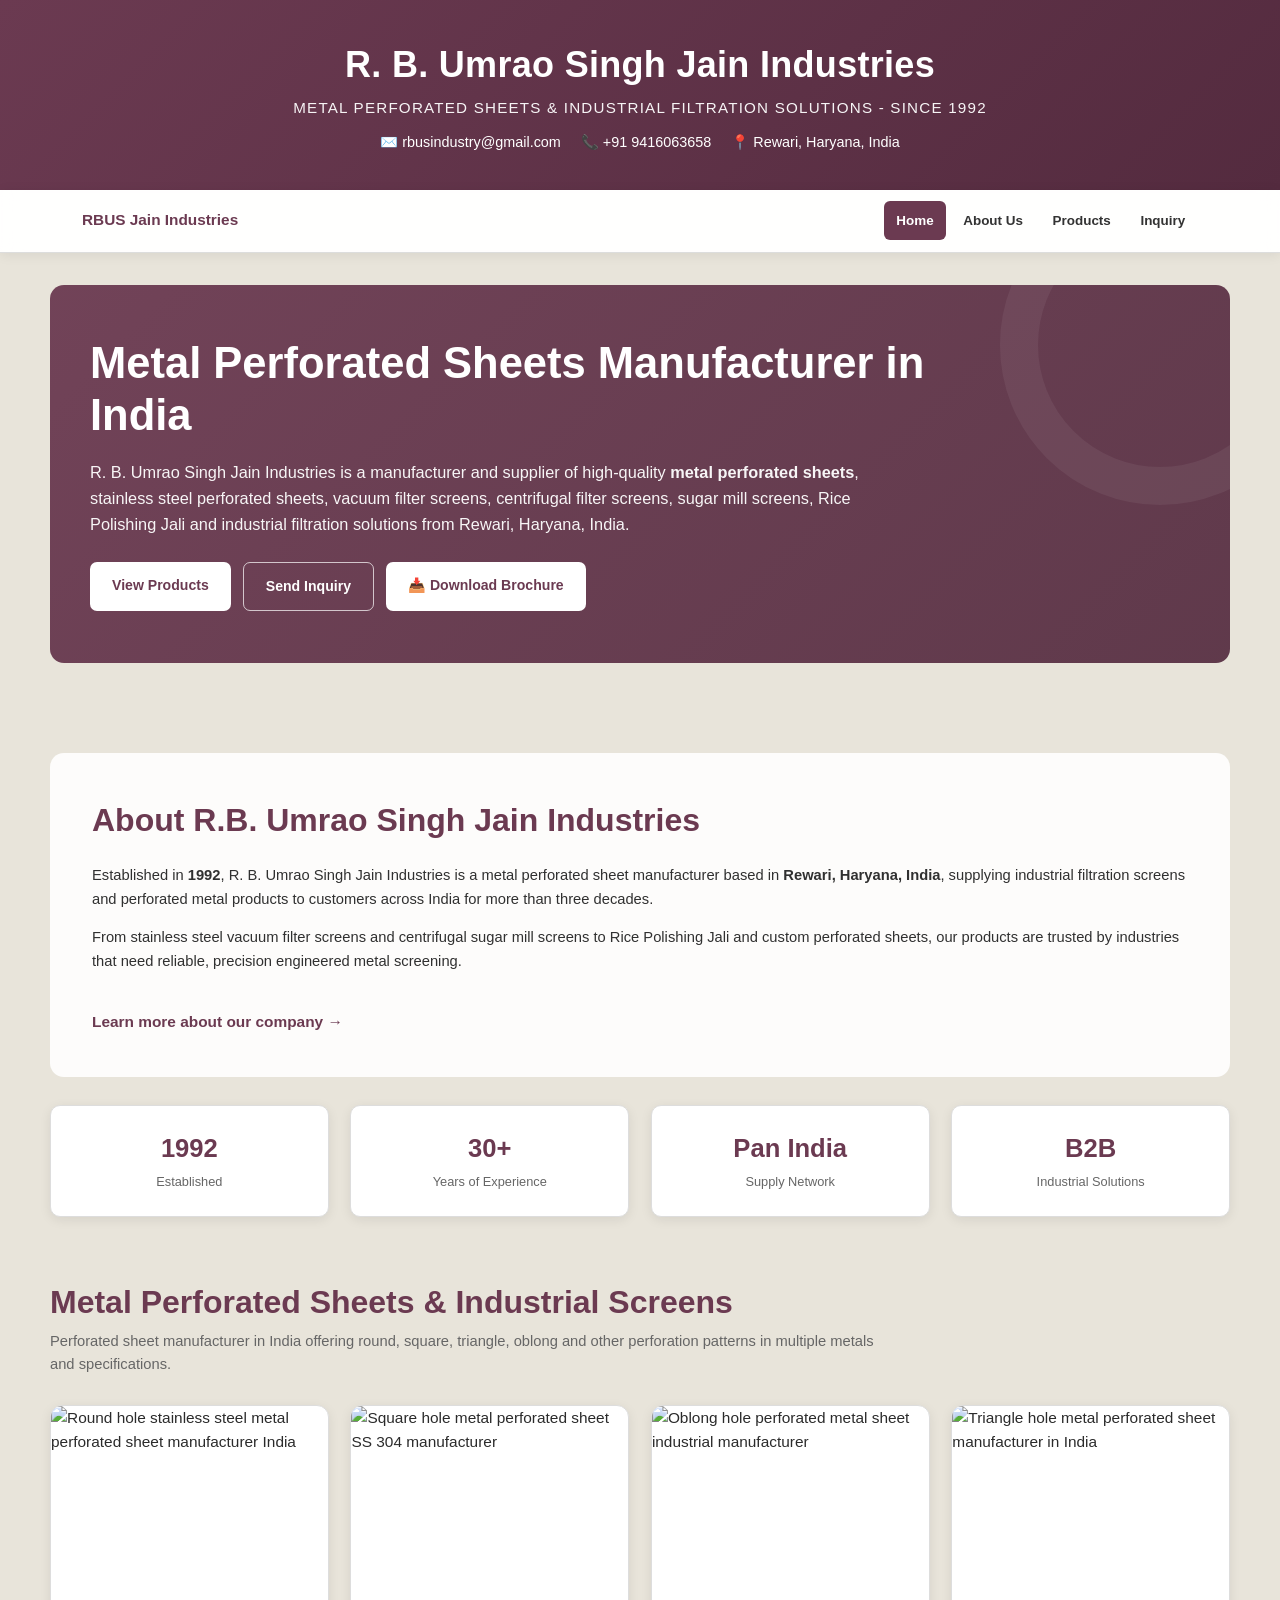
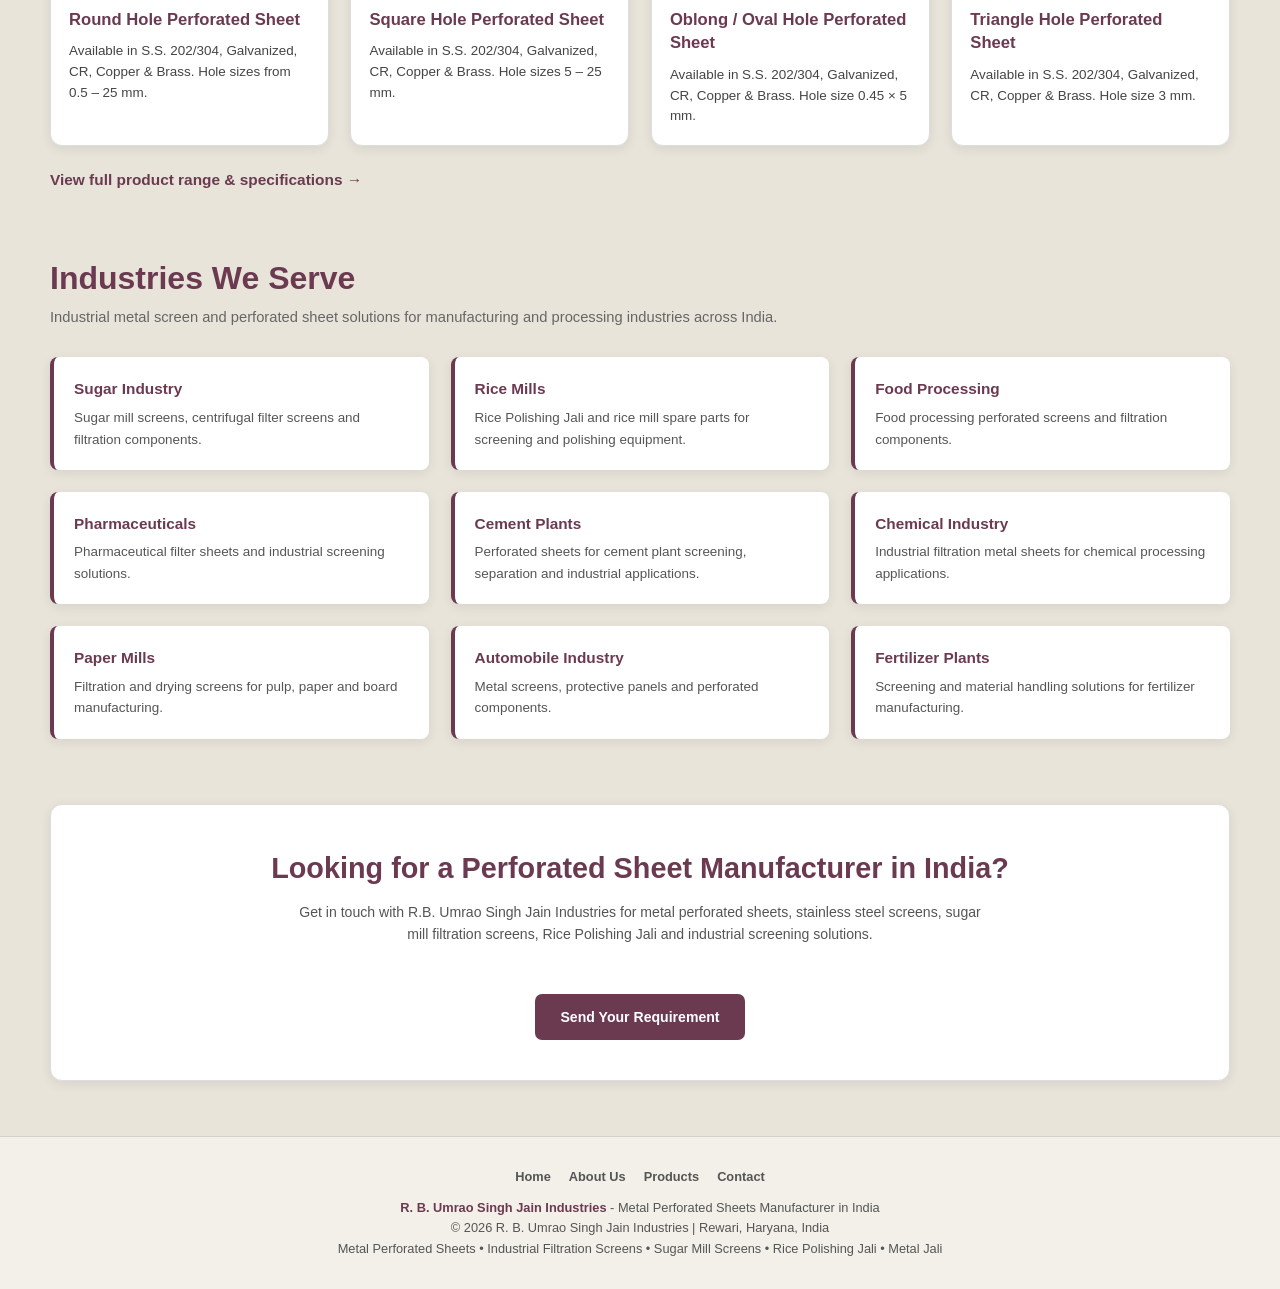
==== commit e2028066: "Update index.html" ====
--- a/index.html
+++ b/index.html
@@ -880,7 +880,7 @@
             <strong>
                 R. B. Umrao Singh Jain Industries
             </strong>
-            — Metal Perforated Sheets Manufacturer in India
+            - Metal Perforated Sheets Manufacturer in India
         </p>
 
         <p>
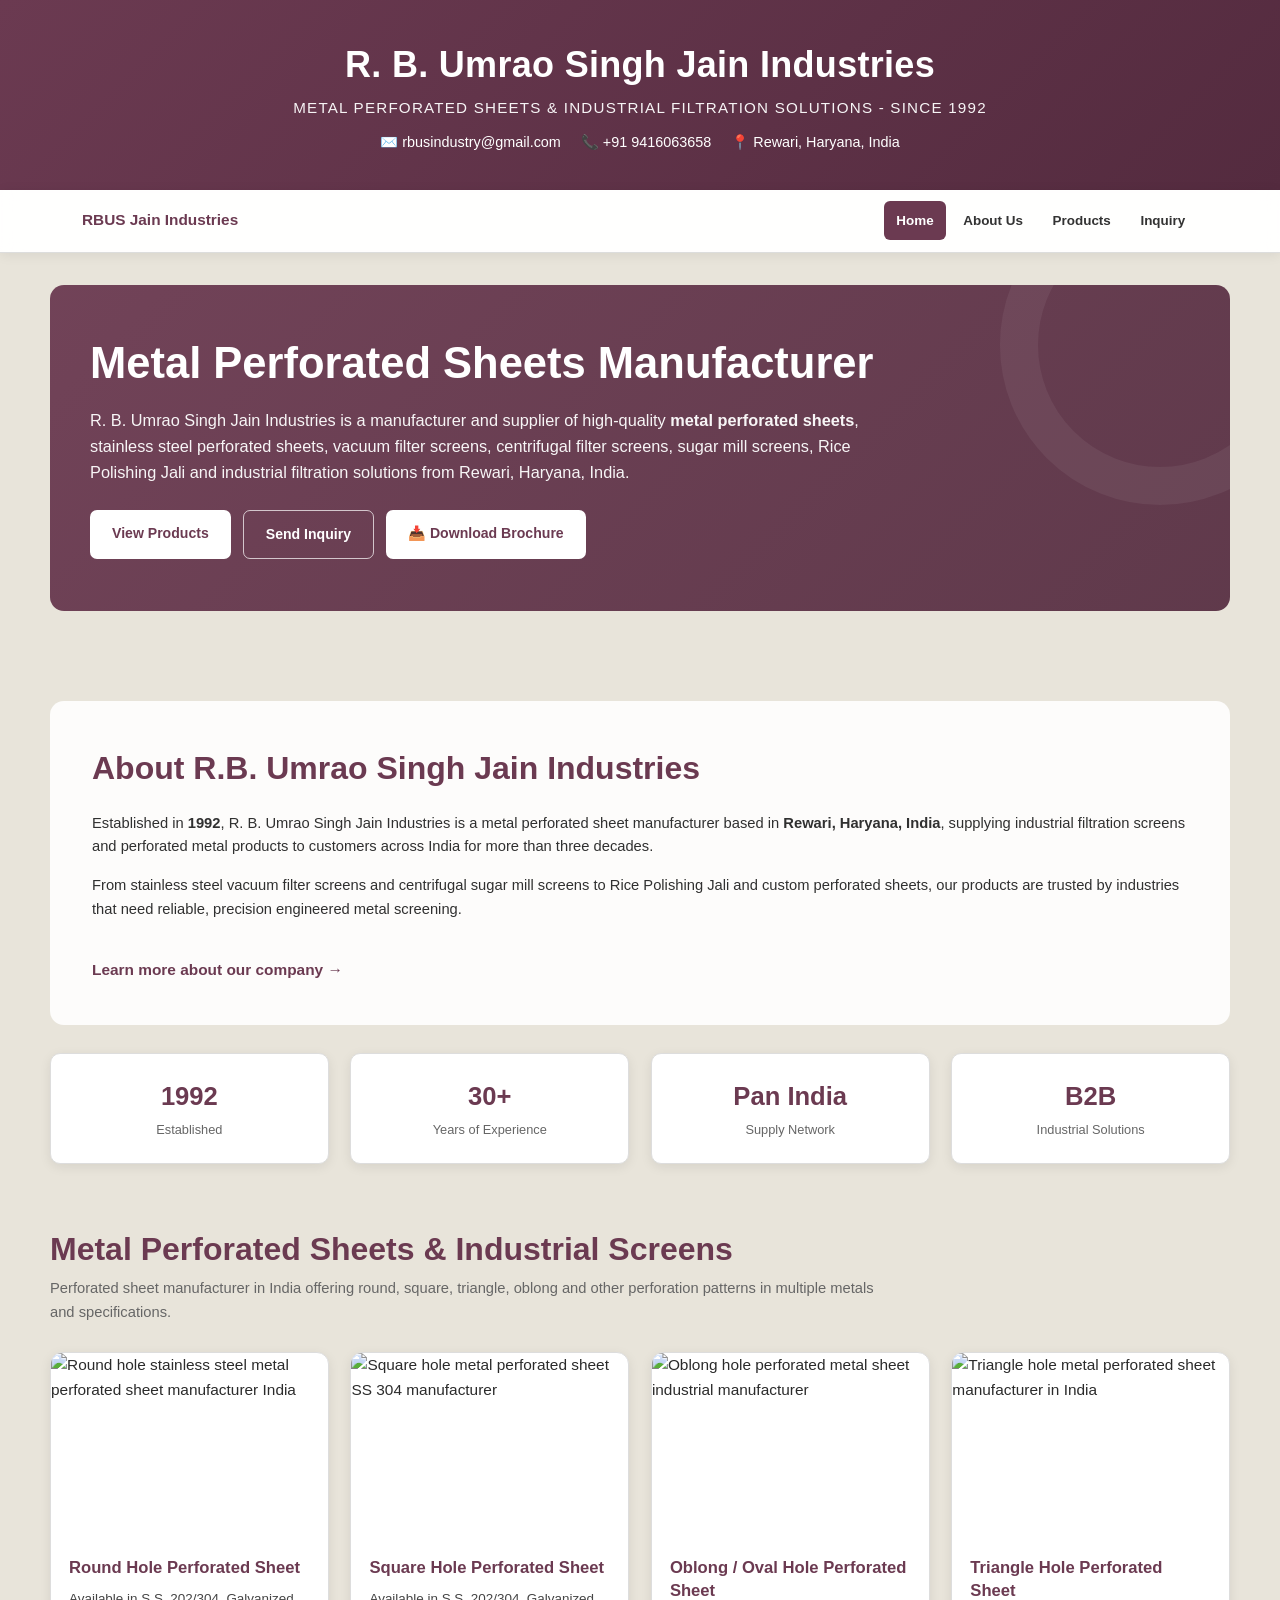
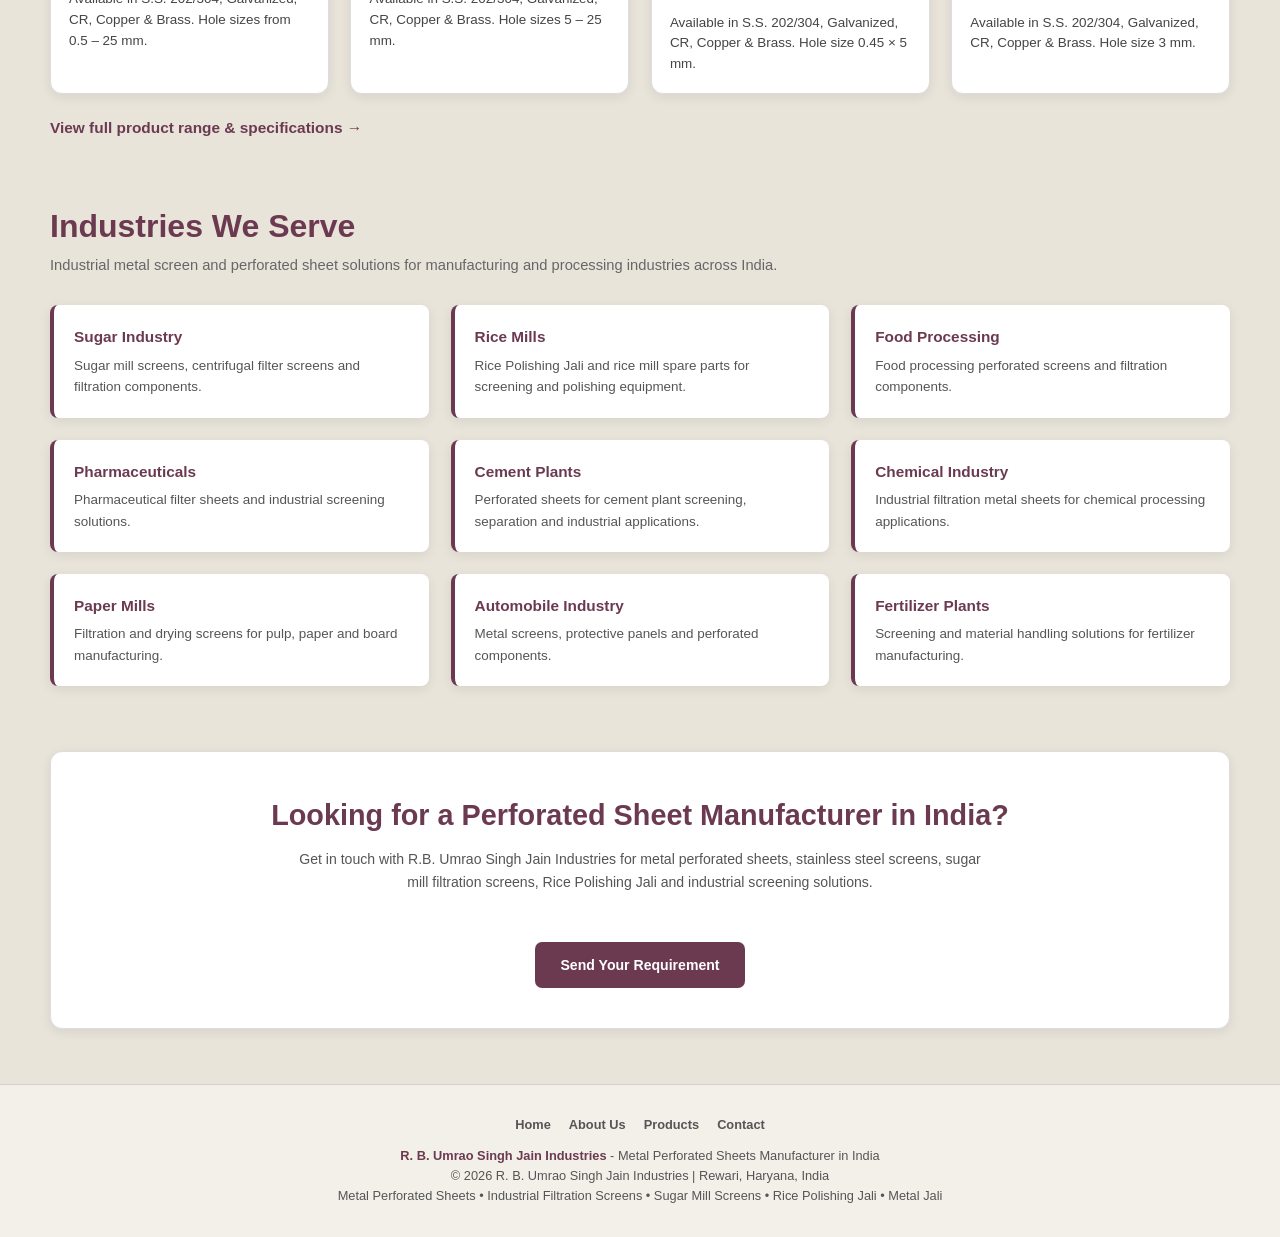
==== commit 039cbc19: "Update index.html" ====
--- a/index.html
+++ b/index.html
@@ -15,7 +15,7 @@
           content="22DxuuHYlYP4qGSDyGrT2RkDHrZEl2cNhn9Q-6gt-cI">
 
     <title>
-        Metal Perforated Sheets Manufacturer in India | R.B. Umrao Singh Jain Industries
+       R.B. Umrao Singh Jain Industries | Metal Perforated Sheets Manufacturer in India
     </title>
 
     <meta name="description"
@@ -399,7 +399,7 @@
                 <div class="hero-content">
 
                     <h2 id="hero-title">
-                        Metal Perforated Sheets Manufacturer in India
+                        Metal Perforated Sheets Manufacturer
                     </h2>
 
                     <p>
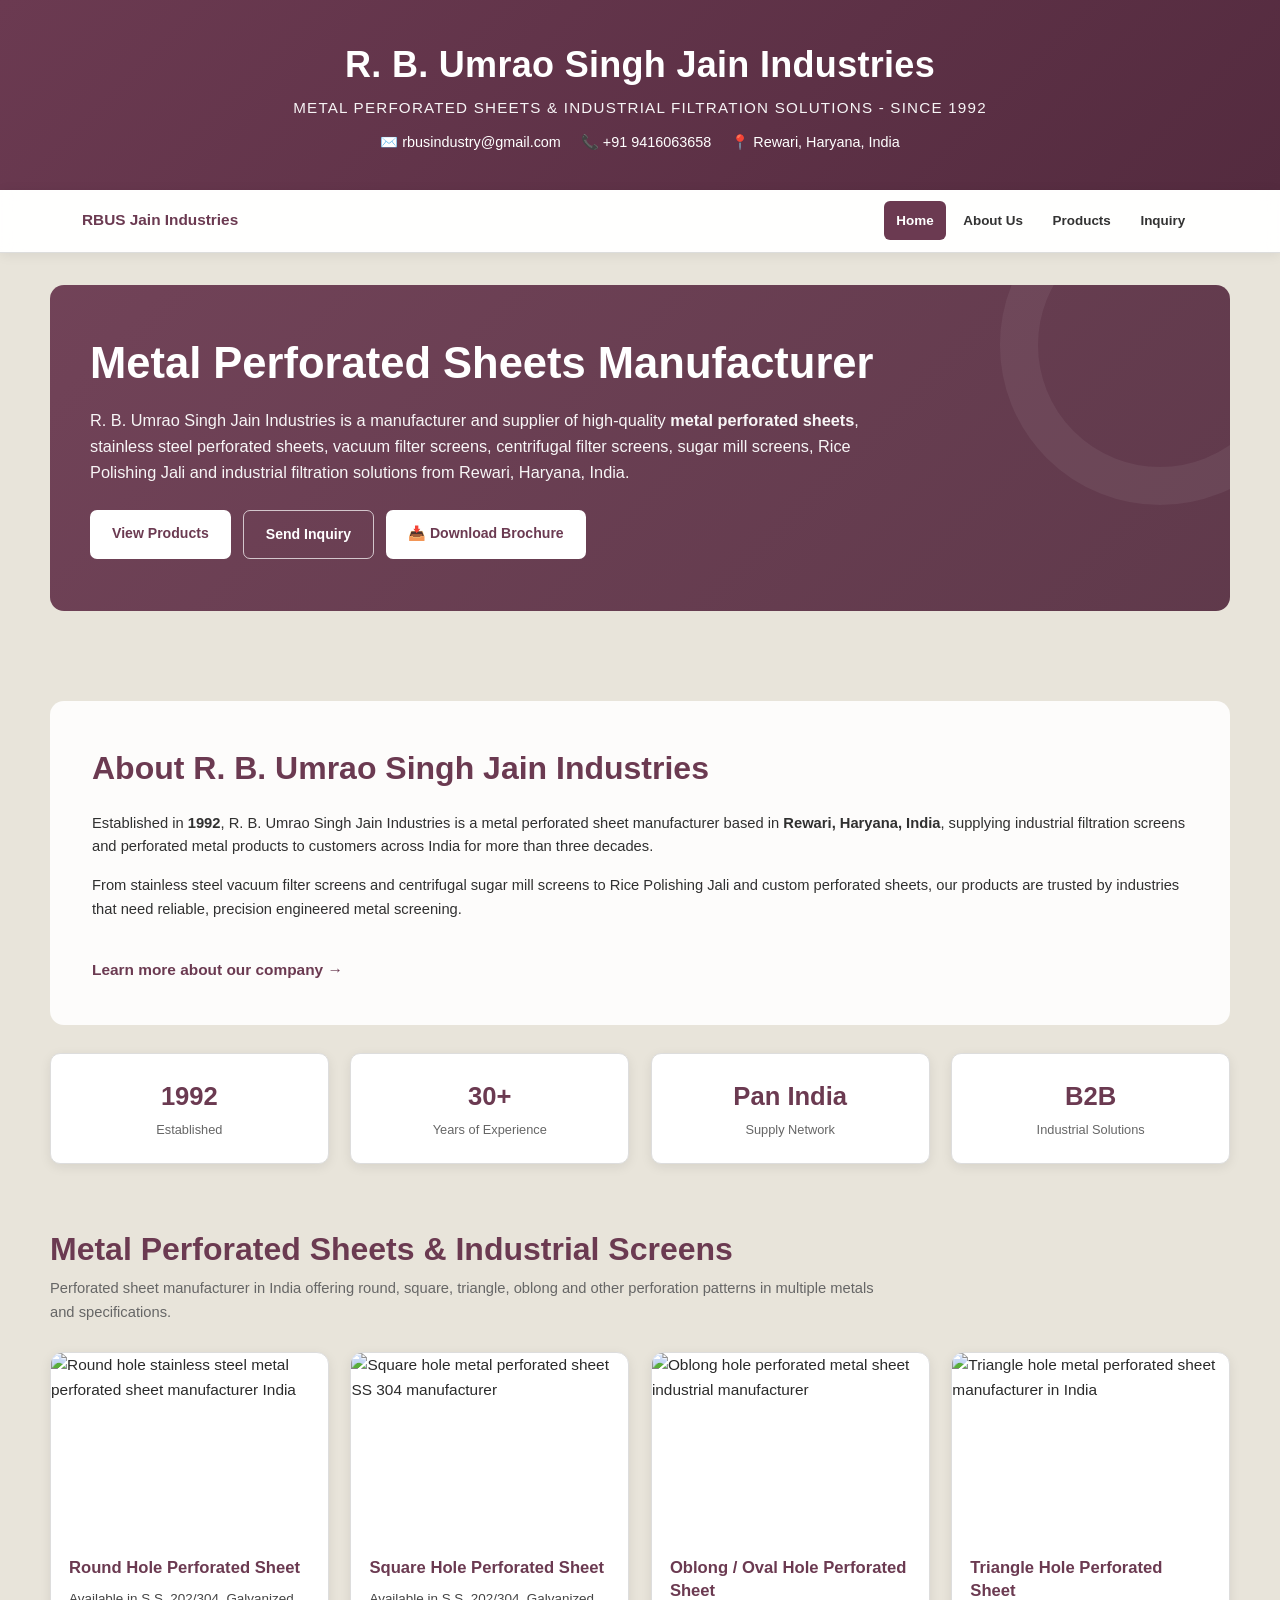
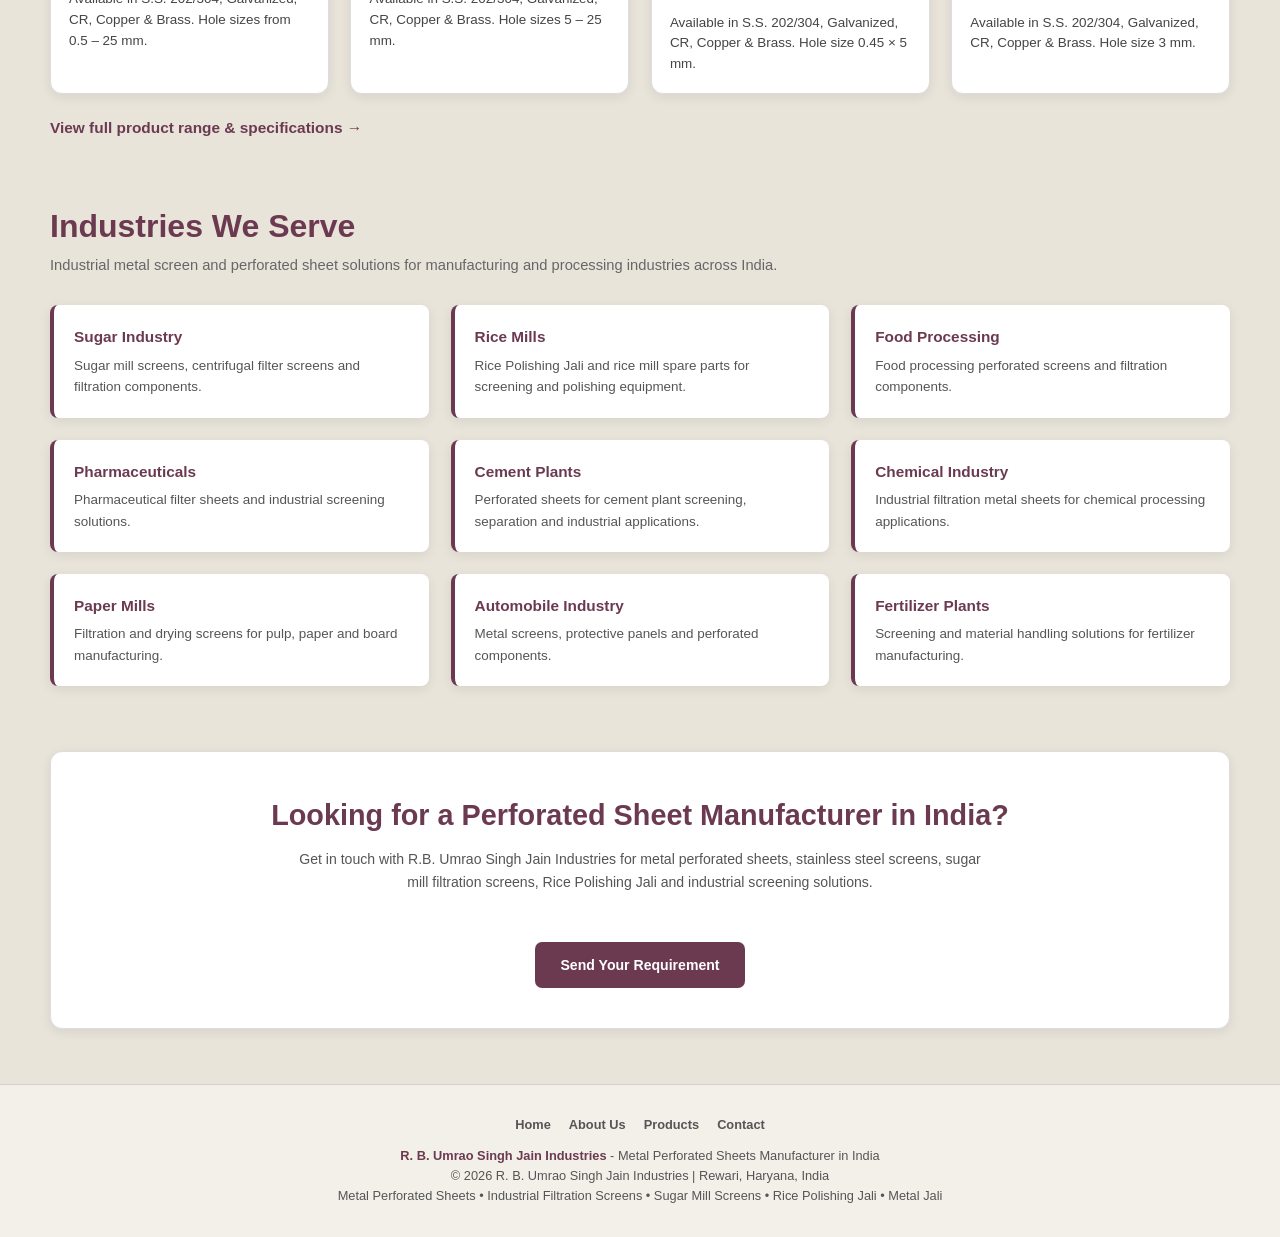
==== commit d037fa14: "Update index.html" ====
--- a/index.html
+++ b/index.html
@@ -453,7 +453,7 @@
                     <div class="about-content">
 
                         <h2 id="about-teaser-title">
-                            About R.B. Umrao Singh Jain Industries
+                            About R. B. Umrao Singh Jain Industries
                         </h2>
 
                         <p>
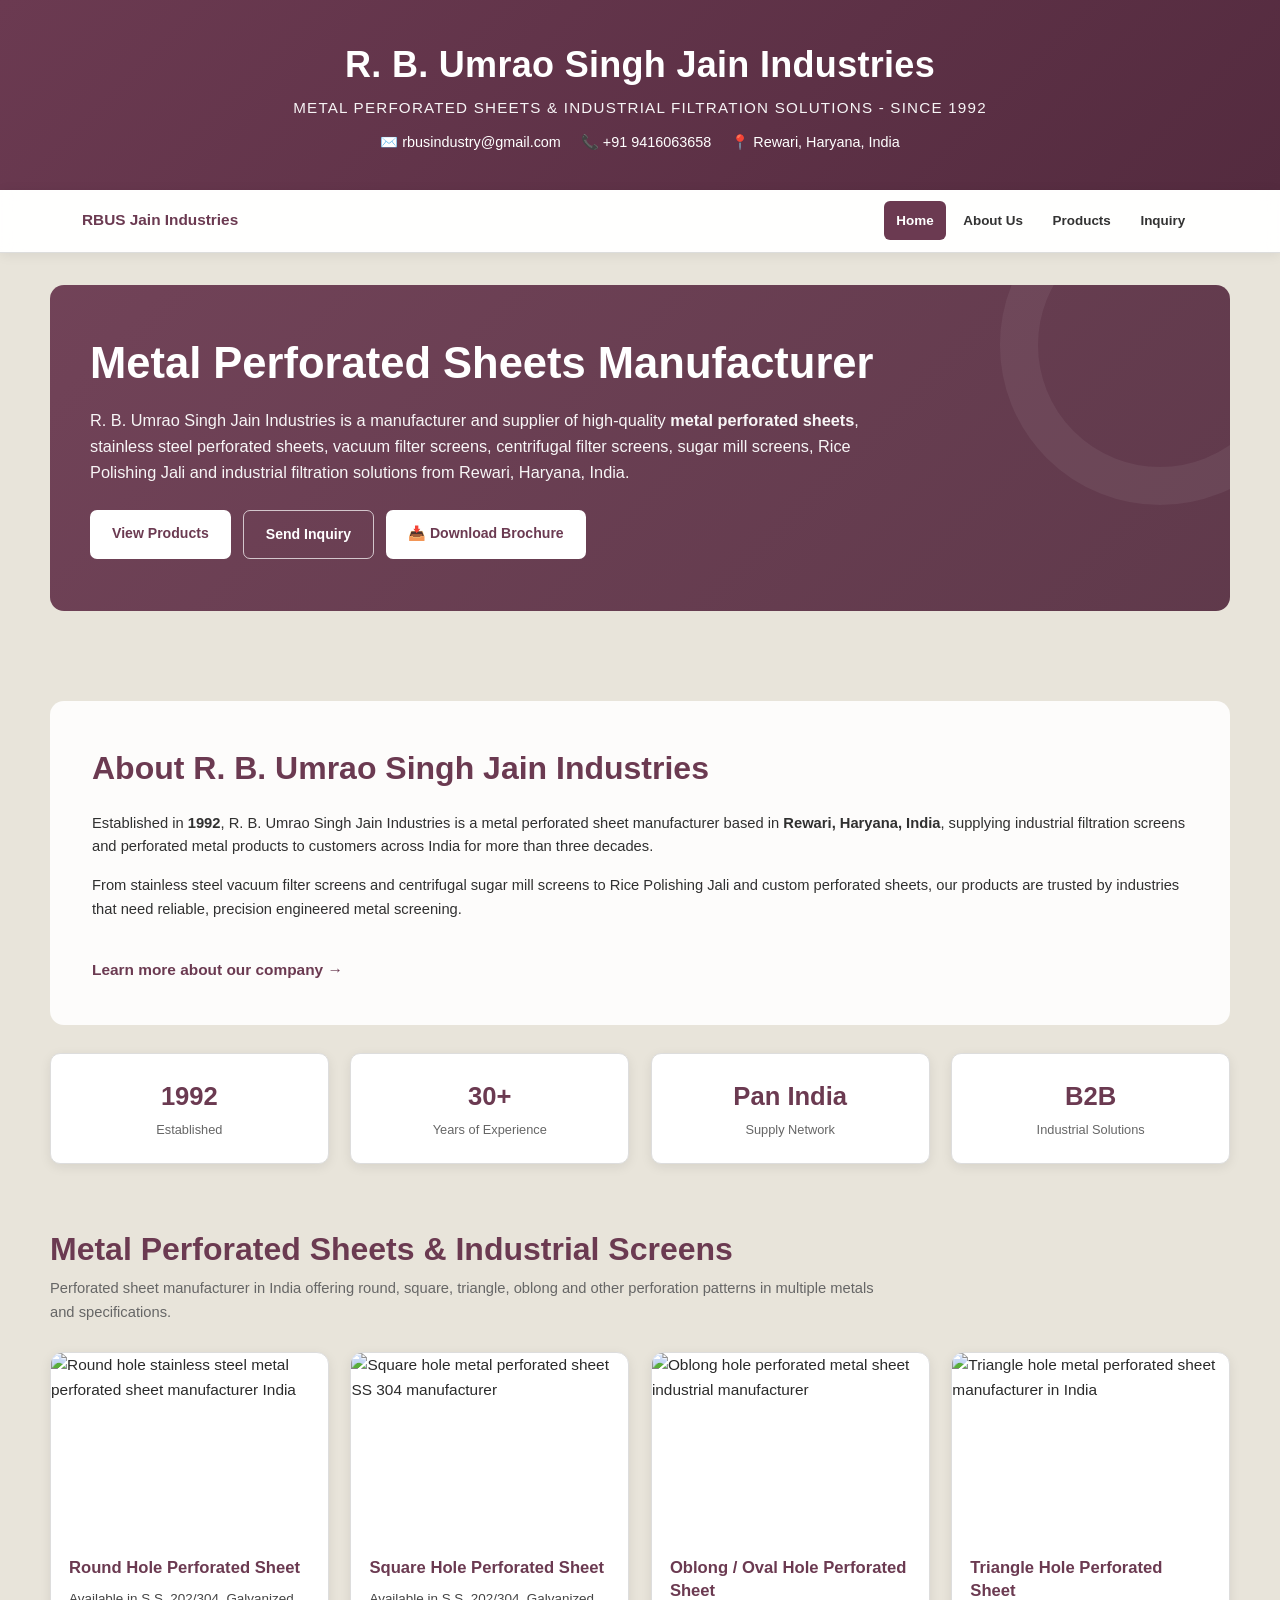
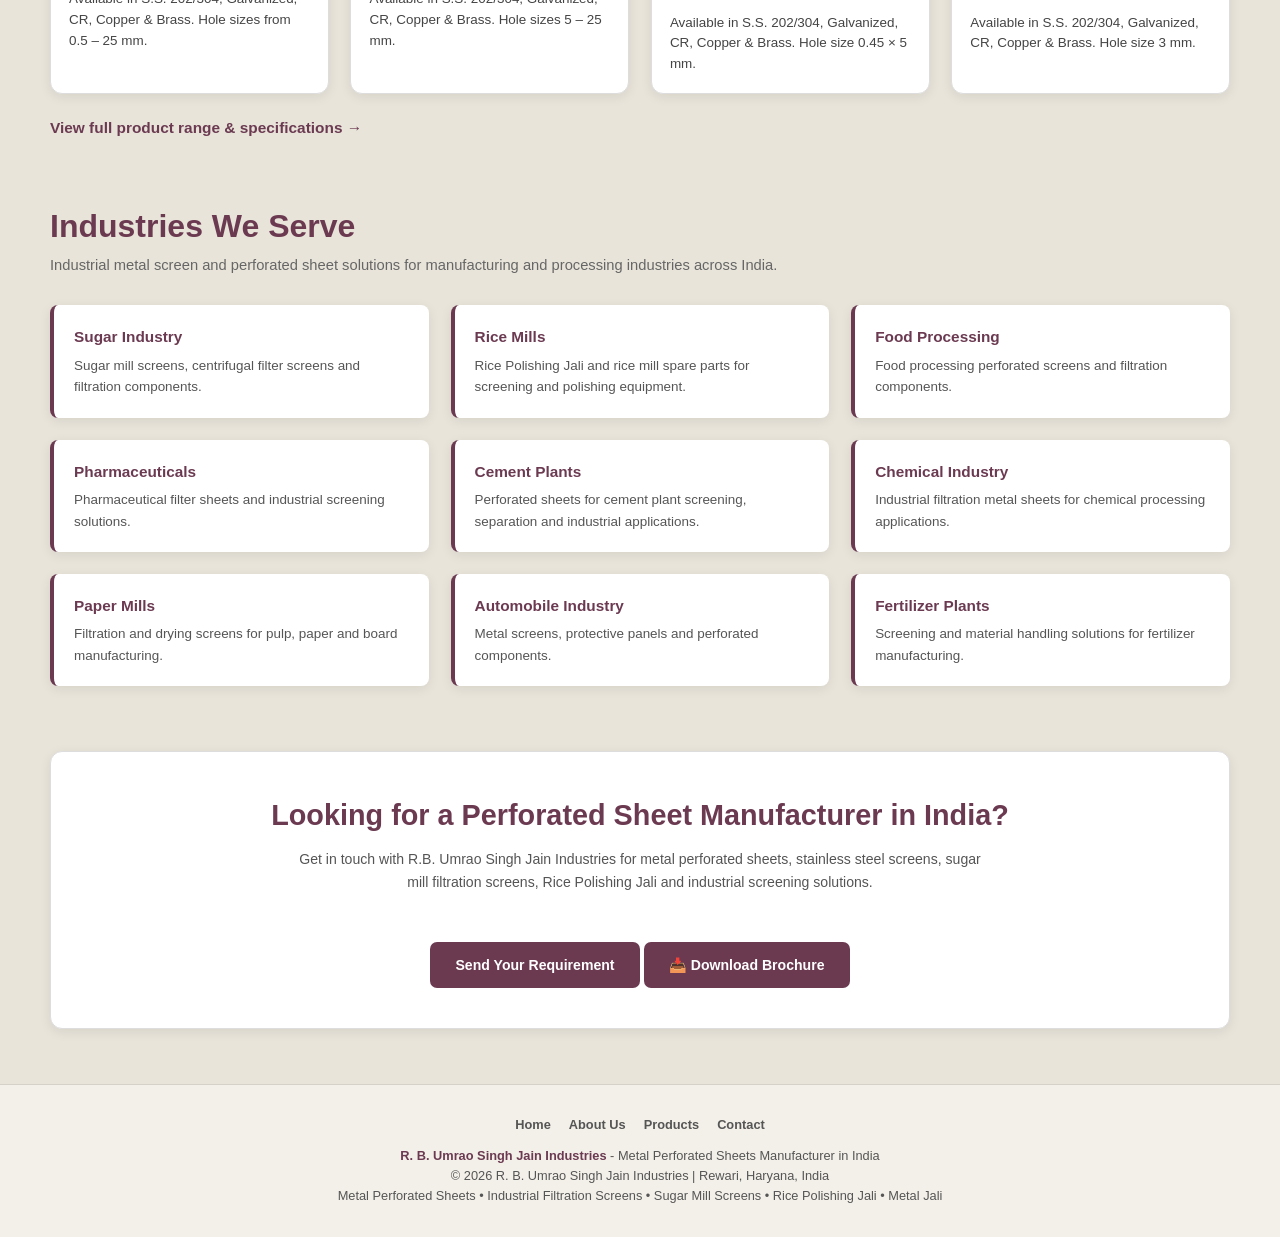
==== commit 116b7140: "Update index.html" ====
--- a/index.html
+++ b/index.html
@@ -849,12 +849,19 @@
                     and industrial screening solutions.
                 </p>
 
-                <a href="contact.html#inquiry"
+                <a href="contact.html"
                    class="btn-download">
 
                     Send Your Requirement
 
                 </a>
+                <a  class="btn-download"
+                     href="Company_Brochure.pdf"
+                     download="R_B_Umrao_Singh_Jain_Industries_Brochure.pdf">
+
+                            📥 Download Brochure
+
+                 </a>
 
             </section>
 
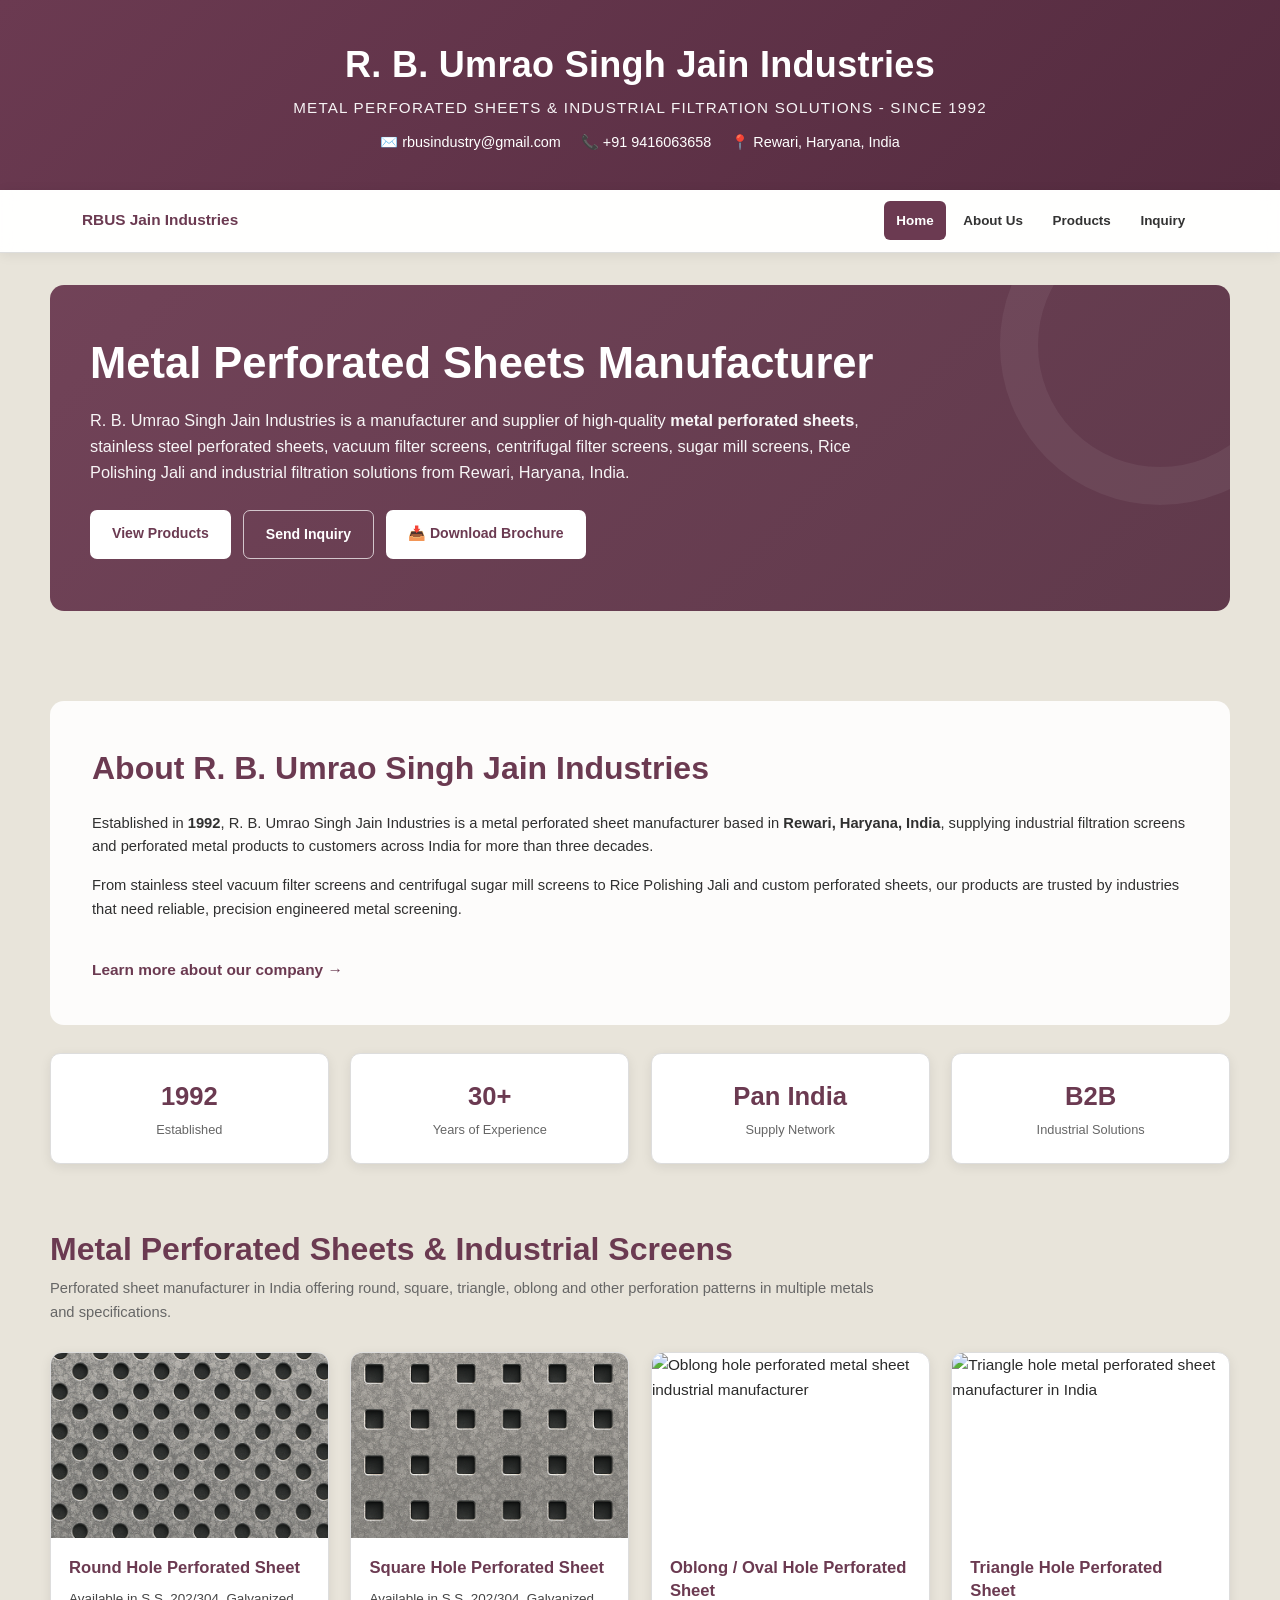
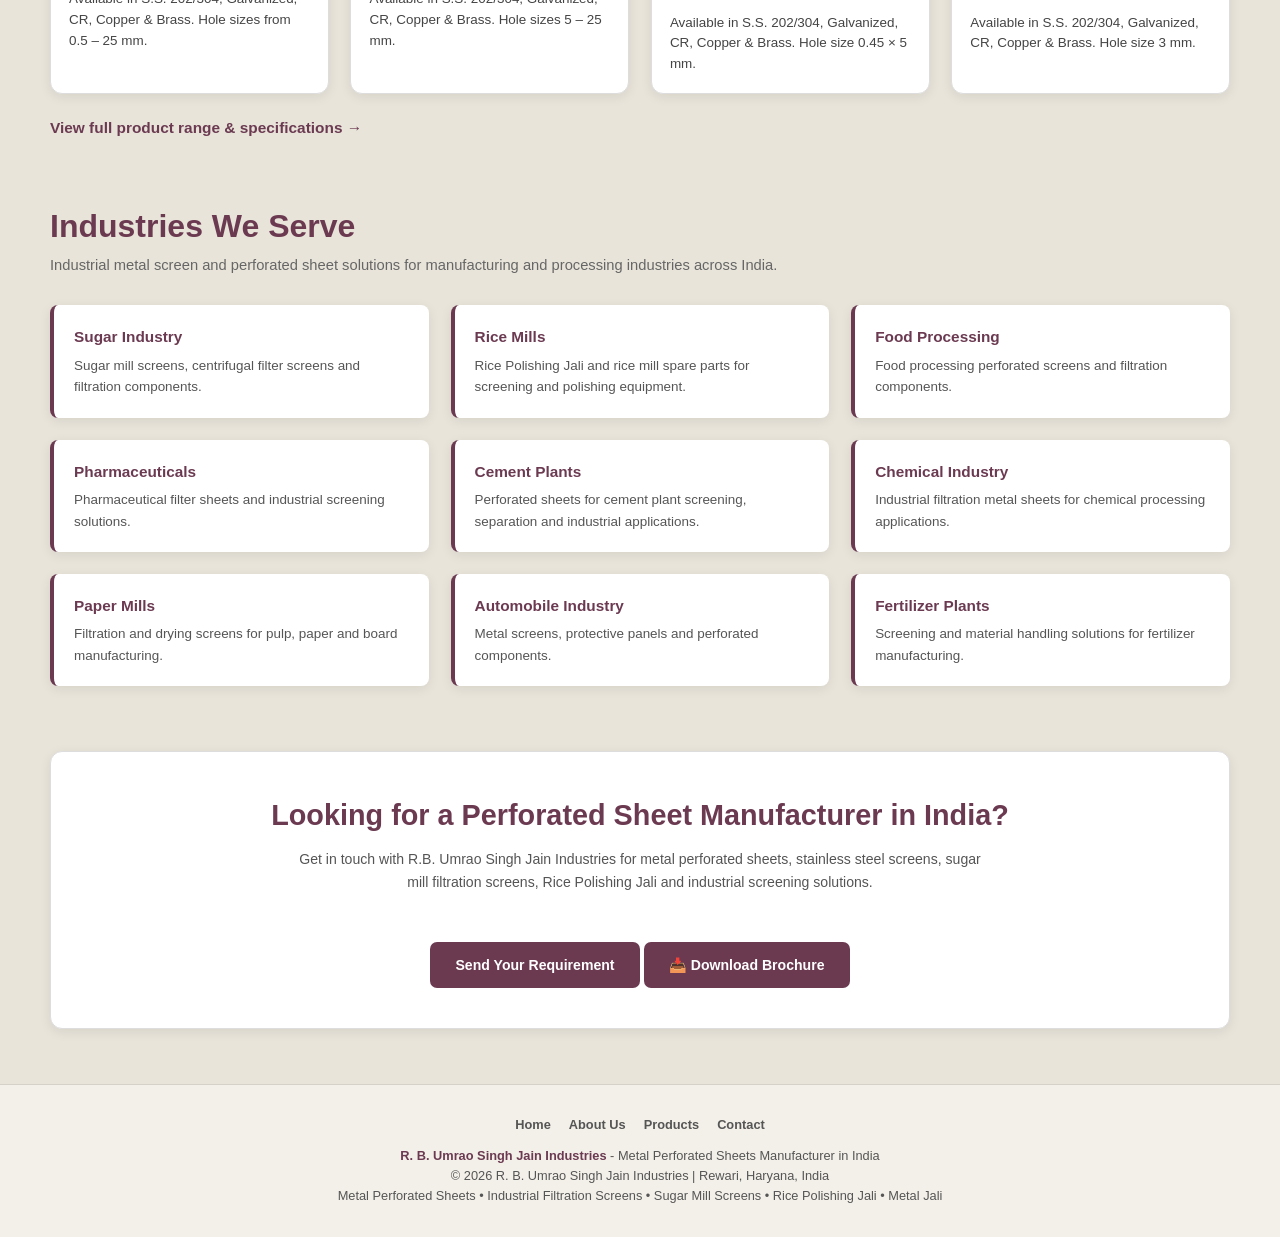
==== commit 8d517081: "Update index.html" ====
--- a/index.html
+++ b/index.html
@@ -15,7 +15,7 @@
           content="22DxuuHYlYP4qGSDyGrT2RkDHrZEl2cNhn9Q-6gt-cI">
 
     <title>
-       R.B. Umrao Singh Jain Industries | Metal Perforated Sheets Manufacturer in India
+       R. B. Umrao Singh Jain Industries | Metal Perforated Sheets Manufacturer in India
     </title>
 
     <meta name="description"
@@ -564,7 +564,7 @@
 
                     <article class="product-card">
 
-                        <img src="images/Round PS.png"
+                        <img src="images/Galvanized Perforated Sheet Round Hole.png"
                              alt="Round hole stainless steel metal perforated sheet manufacturer India"
                              loading="lazy"
                              width="600"
@@ -591,7 +591,7 @@
 
                     <article class="product-card">
 
-                        <img src="images/Square PS.png"
+                        <img src="images/Galvanized Perforated Sheet Square Hole.png"
                              alt="Square hole metal perforated sheet SS 304 manufacturer"
                              loading="lazy"
                              width="600"
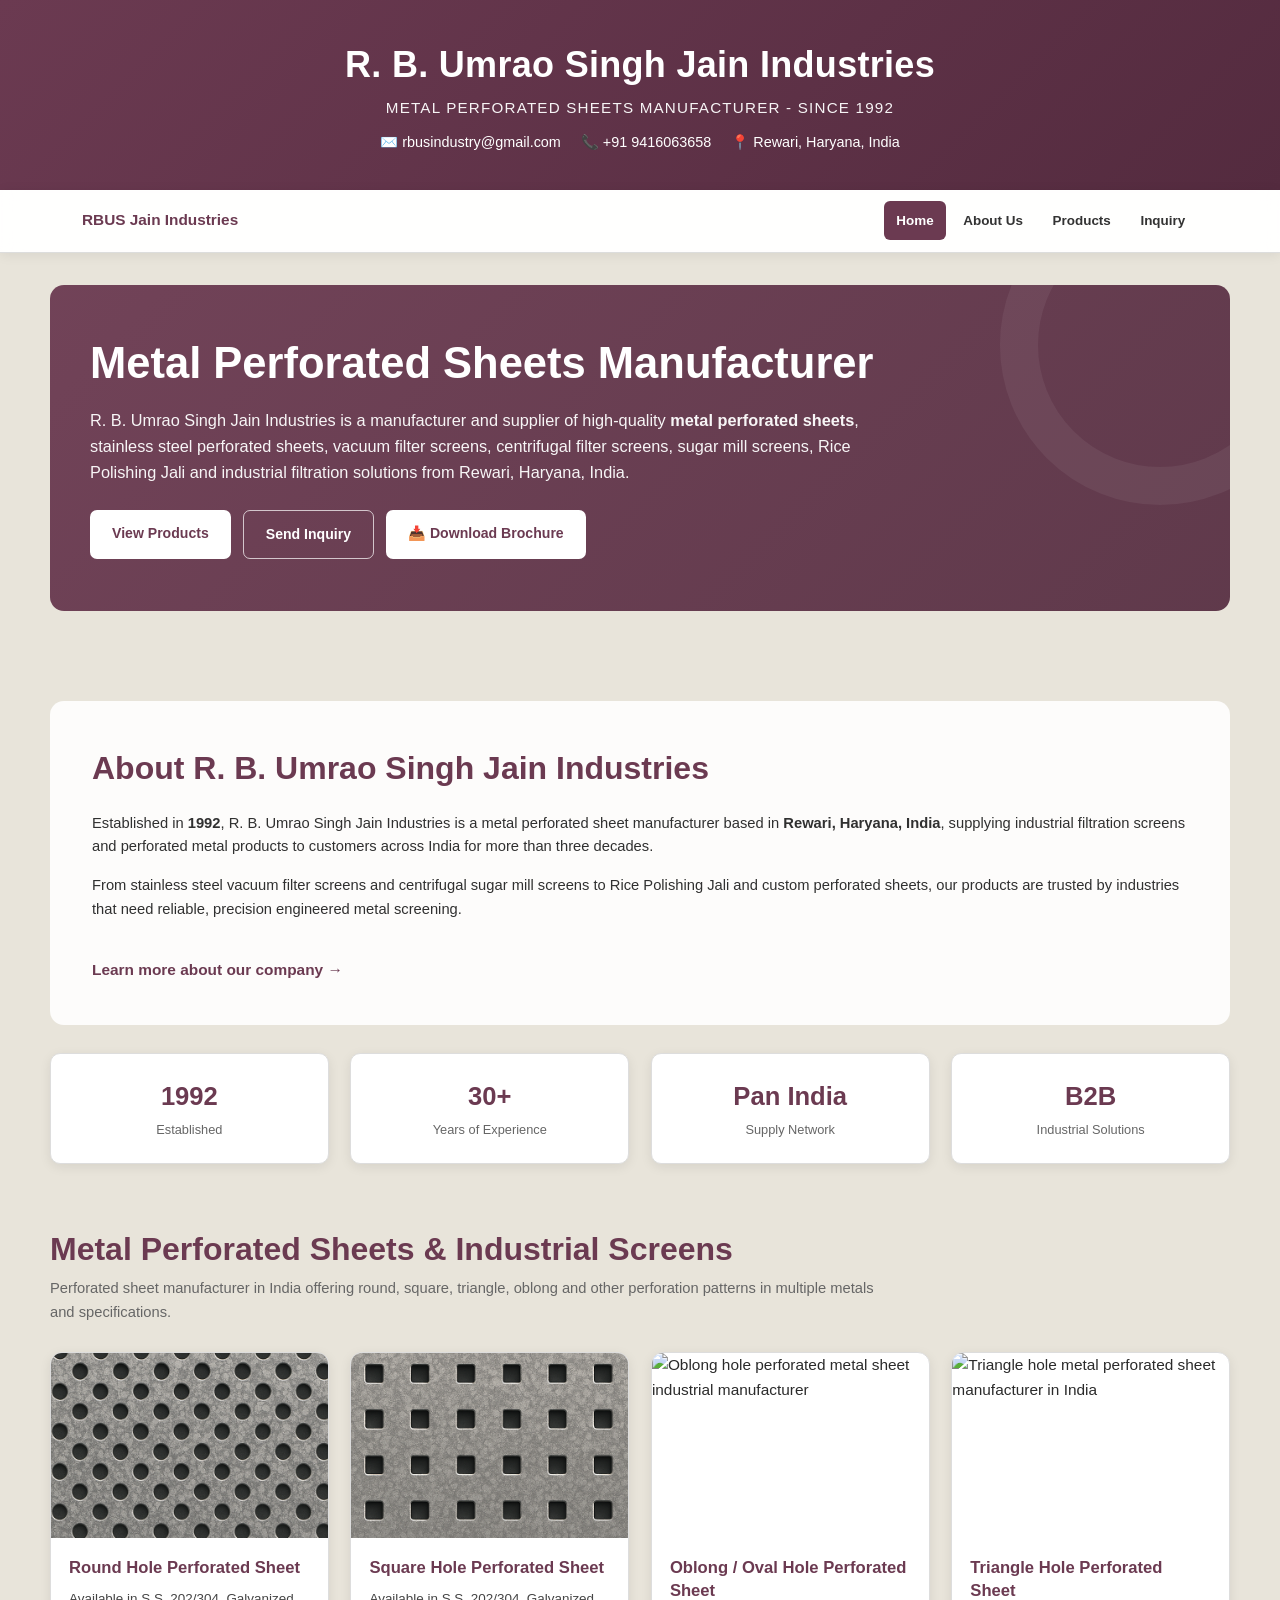
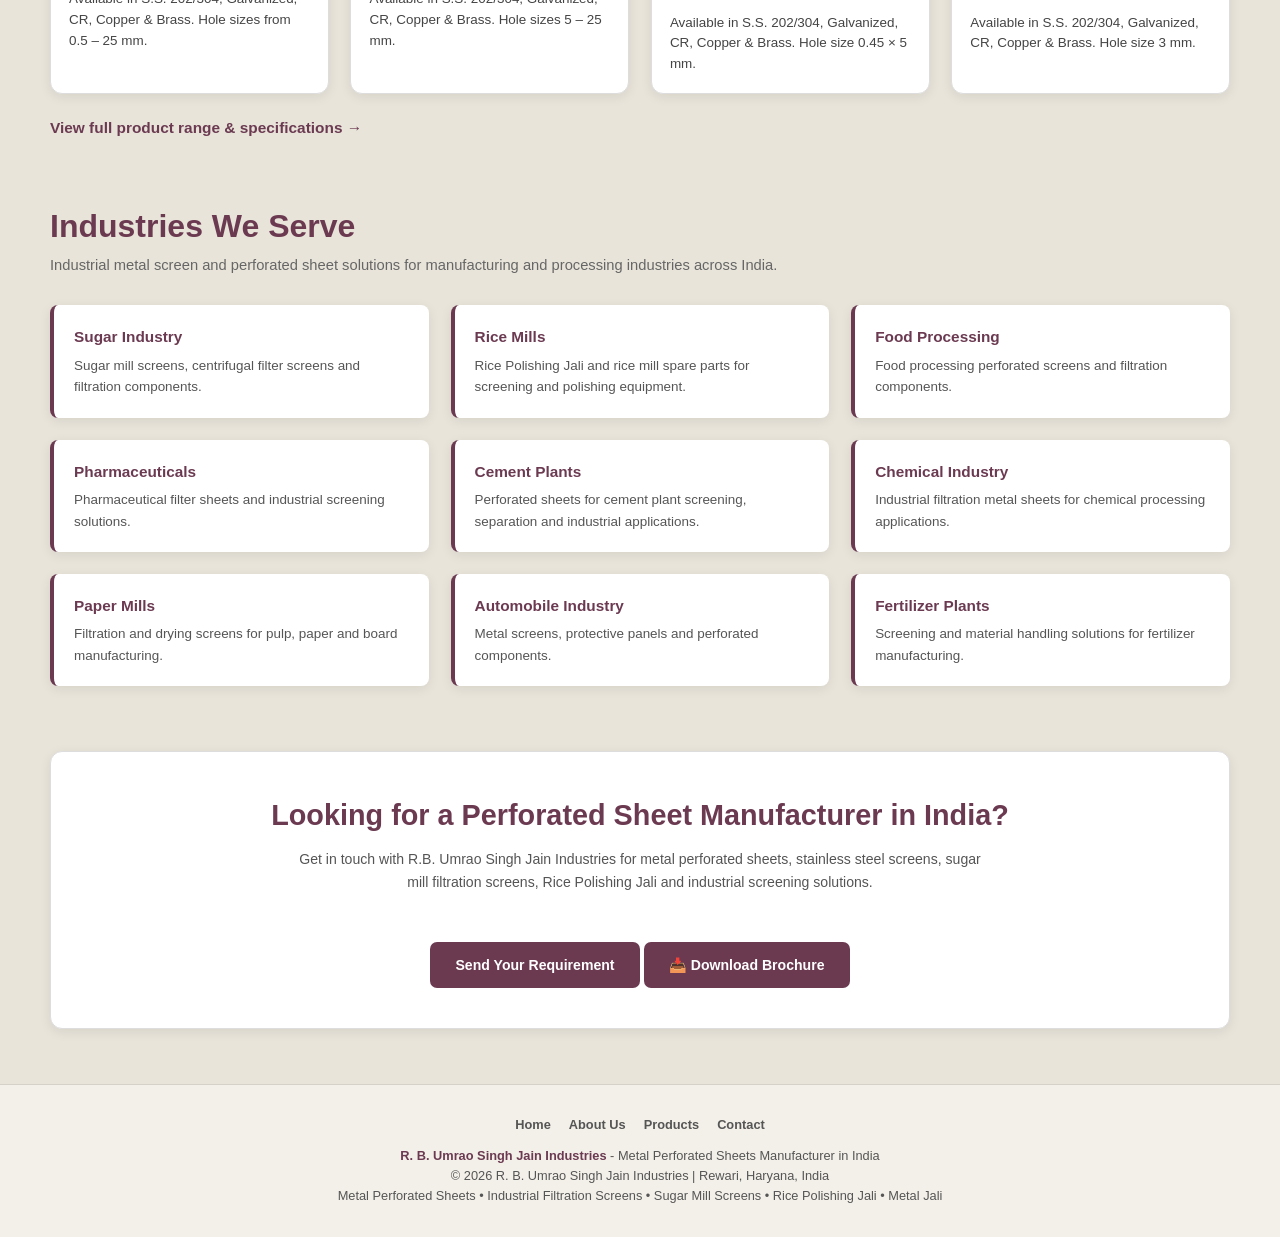
==== commit 069792e4: "Update index.html" ====
--- a/index.html
+++ b/index.html
@@ -292,7 +292,7 @@
             </h1>
 
             <p class="tagline">
-                METAL PERFORATED SHEETS &amp; INDUSTRIAL FILTRATION SOLUTIONS - SINCE 1992
+                METAL PERFORATED SHEETS MANUFACTURER - SINCE 1992
             </p>
 
             <div class="header-contact">
